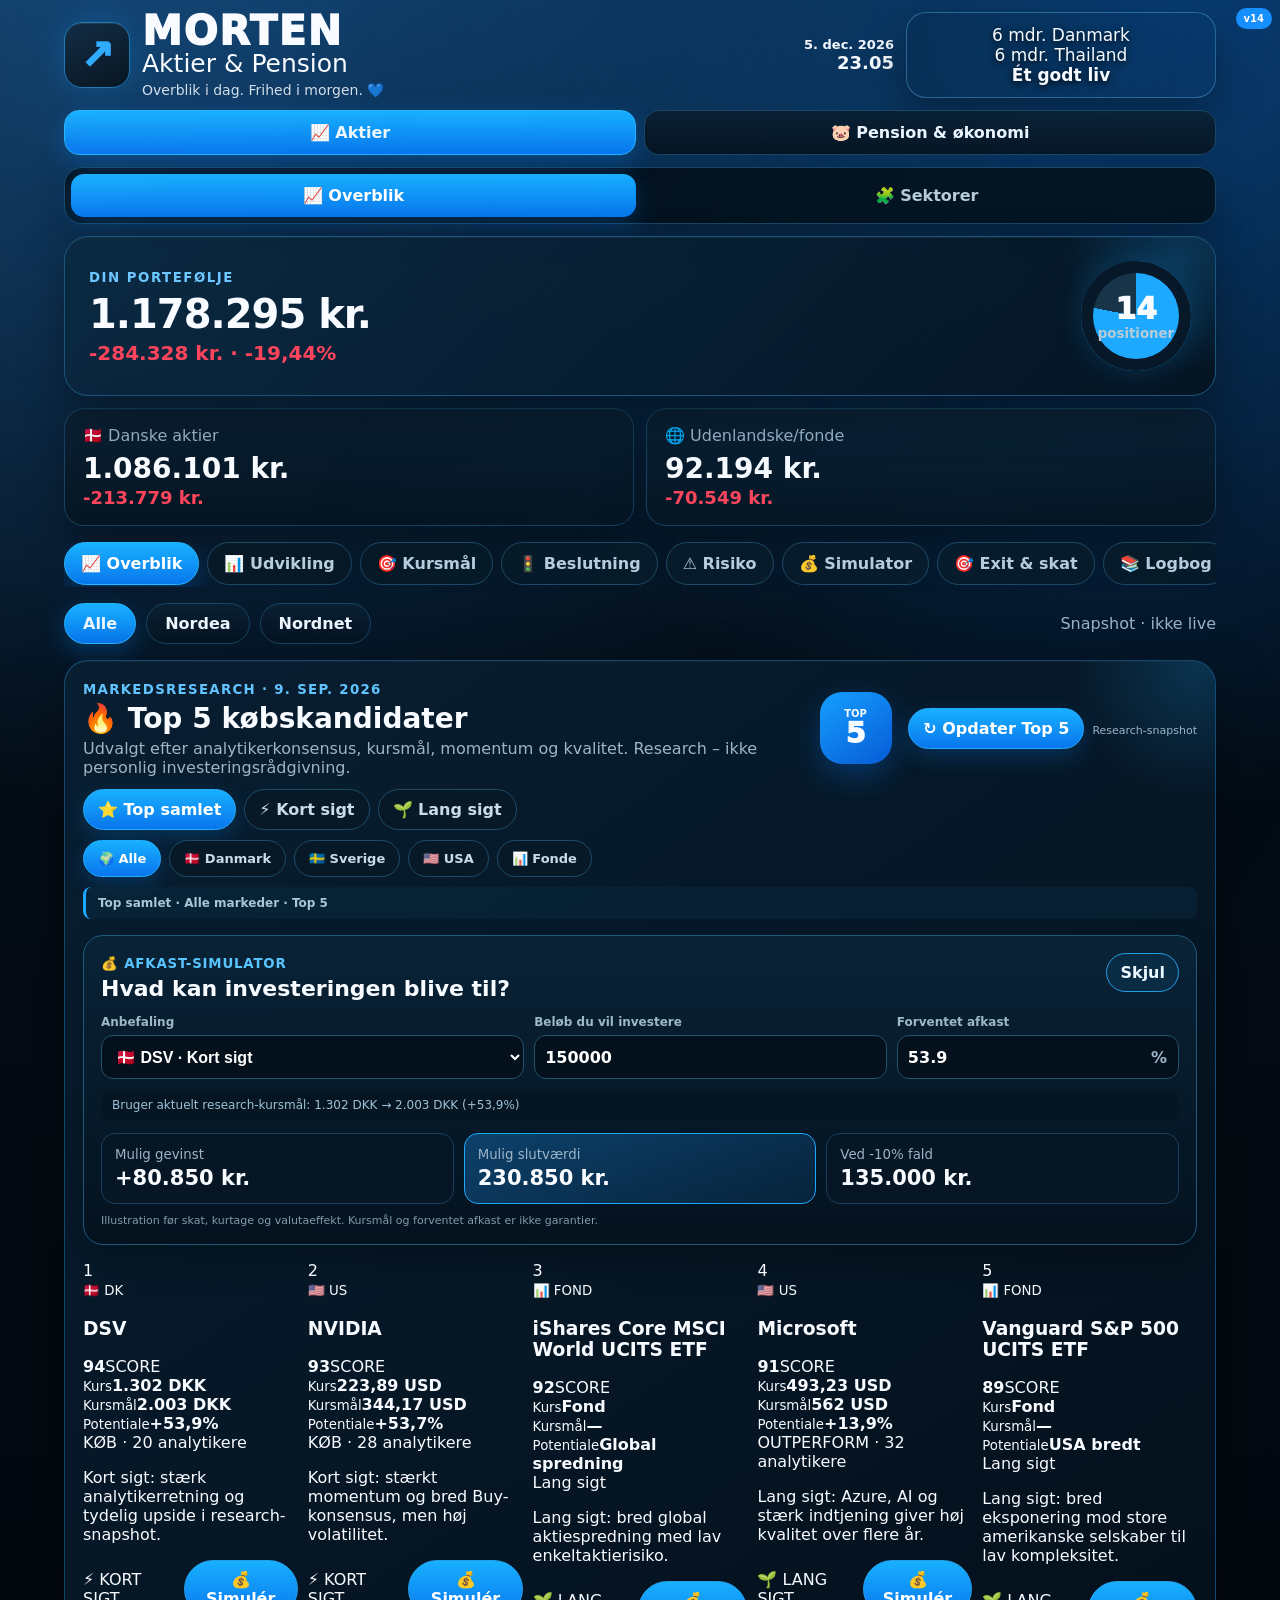
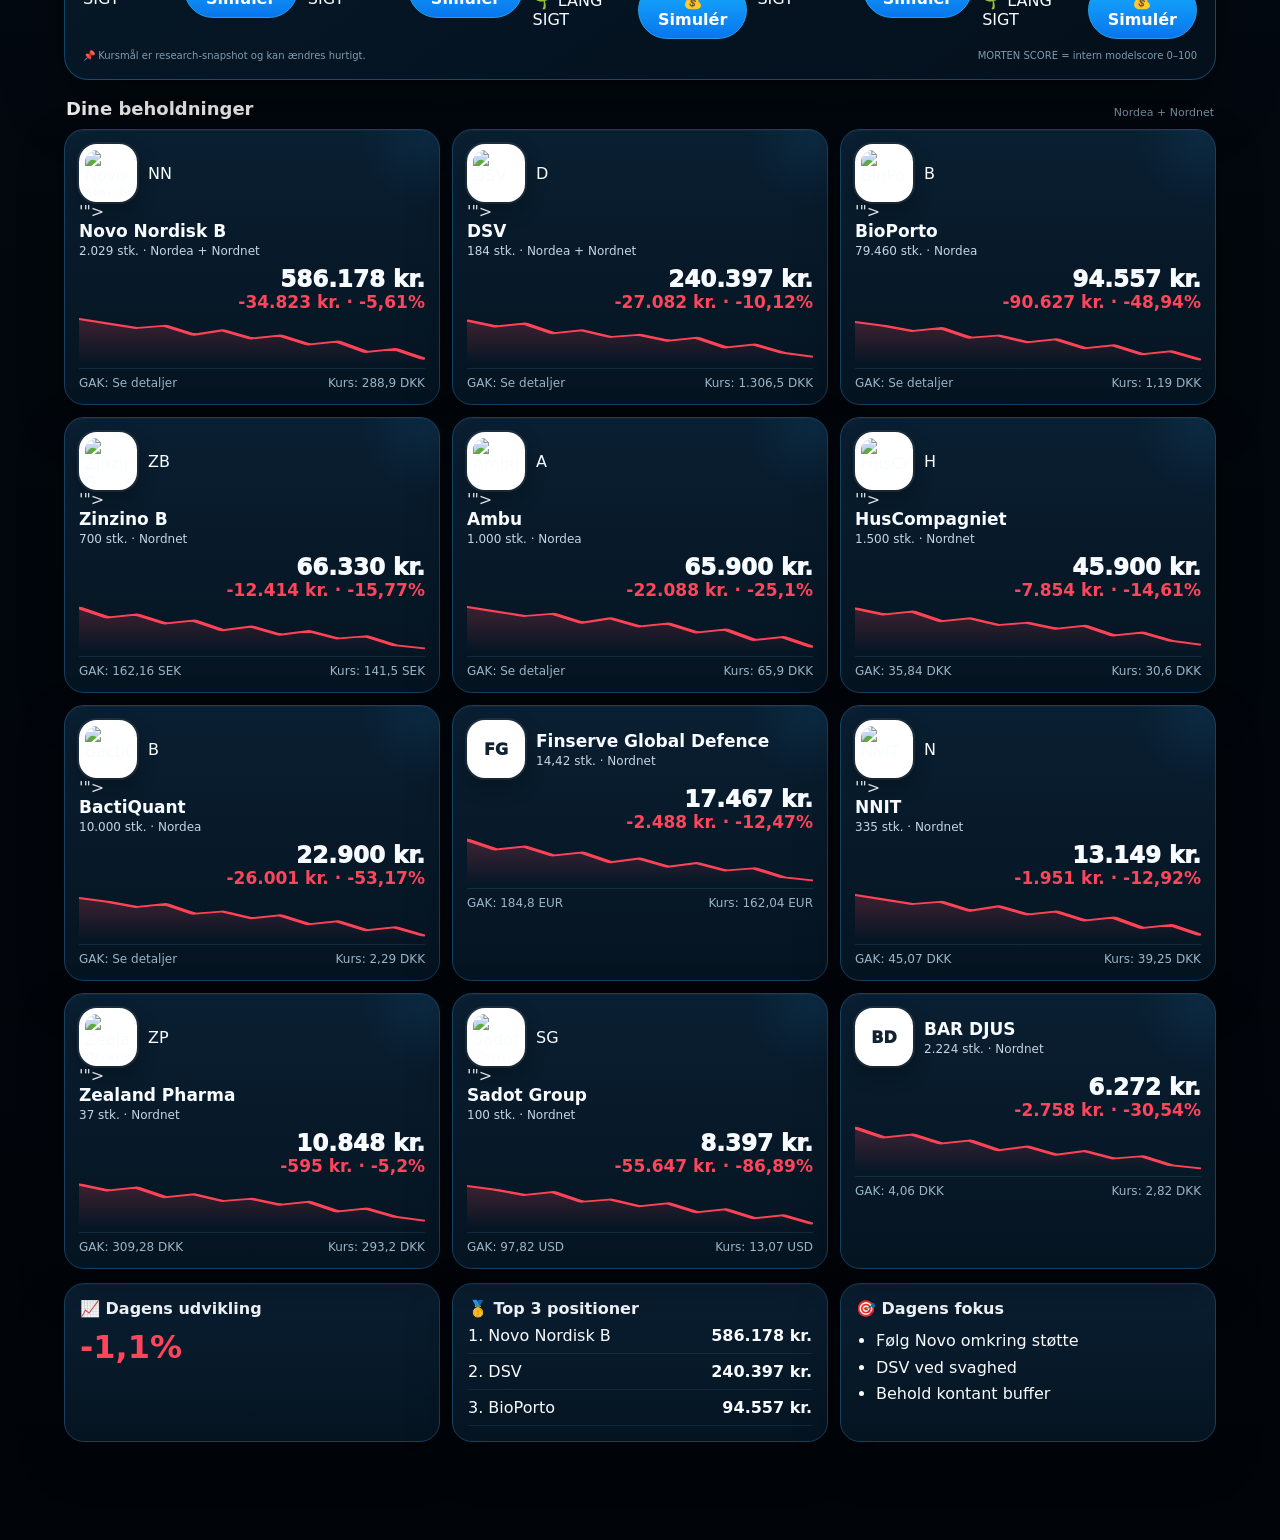
==== latest.html @ 7d9b1e9c "Add cache-free latest app entry point" ====
<!doctype html><html lang="da"><head><meta charset="utf-8"><meta name="viewport" content="width=device-width,initial-scale=1,viewport-fit=cover"><meta name="theme-color" content="#03111d"><meta http-equiv="Cache-Control" content="no-cache, no-store, must-revalidate"><meta http-equiv="Pragma" content="no-cache"><meta http-equiv="Expires" content="0"><title>MORTEN – Aktier & Pension · v14</title><link rel="manifest" href="manifest.webmanifest?v=14"><link rel="stylesheet" href="styles.css?v=14"><link rel="stylesheet" href="thailand.css?v=14"><link rel="stylesheet" href="idea-filters.css?v=14"><link rel="stylesheet" href="sectors.css?v=14"><link rel="stylesheet" href="portfolio-tools.css?v=14"><link rel="stylesheet" href="investor-suite.css?v=14"></head><body><div style="position:fixed;right:8px;top:8px;z-index:99999;background:#168fff;color:white;border-radius:999px;padding:5px 8px;font:700 10px system-ui">v14</div><div id="app"><header class="top"><div class="brand"><div class="brandmark">↗</div><div><div class="morten">MORTEN</div><div class="subtitle">Aktier & Pension</div><div class="tagline">Overblik i dag. Frihed i morgen. 💙</div></div></div><div class="topright"><div class="clock"><b id="today"></b><span id="now"></span></div><div class="dream"><span>6 mdr. Danmark</span><span>6 mdr. Thailand</span><b>Ét godt liv</b></div></div></header><nav class="topnav"><button class="active" data-page="stocks">📈 Aktier</button><button data-page="pension">🐷 Pension & økonomi</button></nav><main><section id="stocks" class="page active"><div class="heroCard"><div><small>DIN PORTEFØLJE</small><h1 id="total"></h1><div id="pl" class="heroLoss"></div></div><div class="ring"><span>14</span><small>positioner</small></div></div><div class="cards summary"><article><span>🇩🇰 Danske aktier</span><strong id="danish"></strong><em id="danishpl"></em></article><article><span>🌐 Udenlandske/fonde</span><strong id="foreign"></strong><em id="foreignpl"></em></article></div><div class="toolbar"><div class="filters"><button class="filter active" data-filter="all">Alle</button><button class="filter" data-filter="Nordea">Nordea</button><button class="filter" data-filter="Nordnet">Nordnet</button></div><span class="snapshot">Snapshot · ikke live</span></div><section class="ideas"><div class="ideasHead"><div><small>MARKEDSRESEARCH · 9. SEP. 2026</small><h2>🔥 Top 5 købskandidater</h2><p>Udvalgt efter analytikerkonsensus, kursmål, momentum og kvalitet. Research – ikke personlig investeringsrådgivning.</p></div><div class="scoreBadge"><b>TOP</b><span>5</span></div></div><div class="ideaFilters"></div><div id="buyList" class="buyList"></div><div class="ideaFoot"><span>📌 Kursmål er research-snapshot og kan ændres hurtigt.</span><span>MORTEN SCORE = intern modelscore 0–100</span></div></section><div class="sectionLabel"><span>Dine beholdninger</span><small>Nordea + Nordnet</small></div><div id="rows" class="stockgrid"></div><div class="bottom"><article><div class="paneltitle">📈 Dagens udvikling</div><div class="marketbox"><b>-1,1%</b></div></article><article><div class="paneltitle">🥇 Top 3 positioner</div><div id="top3"></div></article><article><div class="paneltitle">🎯 Dagens fokus</div><ul><li>Følg Novo omkring støtte</li><li>DSV ved svaghed</li><li>Behold kontant buffer</li></ul></article></div></section><section id="pension" class="page"><div class="pensionHero"><div><small>DIN FRIHEDSPLAN</small><h1>Hvornår kan du stoppe?</h1><p>Simulér selv alder, afkast, indbetaling og hvor længe pengene skal række.</p></div><div class="pensionBadge">🌴</div></div><div class="cards pensionSummary"><article><span>Pensionsopsparing</span><strong id="pensionNow">4.300.000 kr.</strong></article><article><span>Friværdi</span><strong>1.000.000 kr.</strong></article><article><span>Samlet formue</span><strong>5.300.000 kr.</strong></article></div><article class="simulator"><div class="simHead"><div><div class="paneltitle">🎛️ Pensionssimulator</div><h2>Prøv dine egne scenarier</h2></div><button id="resetSim">Nulstil</button></div><div class="controls"><label><span>Pensionsalder <b id="retireAgeOut">63 år</b></span><input id="retireAge" type="range" min="58" max="70" value="63"></label><label><span>Årligt afkast <b id="returnOut">5,0%</b></span><input id="returnRate" type="range" min="1" max="9" step="0.5" value="5"></label><label><span>Årlig indbetaling <b id="contribOut">48.000 kr.</b></span><input id="contrib" type="range" min="0" max="150000" step="6000" value="48000"></label><label><span>Pengene skal række til <b id="endAgeOut">85 år</b></span><input id="endAge" type="range" min="75" max="95" value="85"></label><label><span>Inflation <b id="inflationOut">2,0%</b></span><input id="inflation" type="range" min="0" max="5" step="0.5" value="2"></label></div><div class="simResults"><div><small>Forventet formue ved pension</small><strong id="futureValue"></strong></div><div class="highlight"><small>Illustrativ udbetaling pr. måned</small><strong id="monthlyValue"></strong></div><div><small>År på pension</small><strong id="retireYears"></strong></div></div></article><article class="big chartcard"><div class="charthead"><div><div class="paneltitle">📊 Udvikling frem mod pension</div><h2 id="chartTitle">Fra 52 til 63 år</h2></div></div><div class="chartwrap"><svg id="pensionChart" viewBox="0 0 800 330" preserveAspectRatio="none"></svg></div><div class="chartlabels"><span>Nu</span><span id="midAge"></span><span id="endChartAge"></span></div></article><article class="thailand"><div><h2>🇩🇰 Danmark + 🇹🇭 Thailand</h2><p>6 måneder hvert sted – ét godt liv.</p></div><div class="split"><div><span>Danmark</span><b>6 mdr.</b></div><div><span>Thailand</span><b>6 mdr.</b></div></div></article><p class="note">Beregningerne er illustrative og tager ikke højde for skat, konkrete pensionsprodukter, gebyrer eller folkepension.</p></section></main><nav class="bottomnav"><button class="active" data-page="stocks">⌂<span>Aktier</span></button><button data-page="pension">🐷<span>Pension & økonomi</span></button></nav></div><script src="app.js?v=14"></script><script src="idea-filters.js?v=14"></script><script src="thailand.js?v=14"></script><script src="sectors.js?v=14"></script><script src="portfolio-tools.js?v=14"></script><script src="investor-suite.js?v=14"></script></body></html>
---- styles.css ----
:root{--bg:#020912;--panel:#07192a;--panel2:#0a2033;--line:#17415e;--txt:#f8fbff;--muted:#9bb4c7;--blue:#16a4ff;--blue2:#0b6be8;--red:#ff455c;--green:#36d38b;--shadow:0 18px 44px rgba(0,0,0,.34)}*{box-sizing:border-box}html{background:var(--bg)}body{margin:0;color:var(--txt);font-family:Inter,ui-sans-serif,system-ui,-apple-system,BlinkMacSystemFont,"Segoe UI",sans-serif;background:radial-gradient(circle at 12% -8%,#13508a 0,transparent 30%),radial-gradient(circle at 92% 0,#083a70 0,transparent 24%),linear-gradient(180deg,#05101b,#02070d 60%,#01050a);min-height:100vh}body:before{content:"";position:fixed;inset:0;pointer-events:none;background:linear-gradient(120deg,rgba(255,255,255,.02),transparent 30%,rgba(34,160,255,.025) 70%,transparent)}button,input{font:inherit}#app{max-width:1180px;margin:auto;padding:12px 14px 98px}.top{display:flex;justify-content:space-between;align-items:stretch;gap:18px}.brand{display:flex;align-items:center;gap:12px}.brandmark{width:66px;height:66px;border-radius:18px;display:grid;place-items:center;font-weight:950;font-size:40px;color:#2eaaff;background:linear-gradient(155deg,#102a43,#06131f);border:1px solid #1a79b5;box-shadow:0 0 30px rgba(22,164,255,.22),inset 0 1px 0 rgba(255,255,255,.08)}.morten{font-weight:950;font-size:40px;letter-spacing:1.6px;line-height:.95}.subtitle{font-size:25px;line-height:1.08}.tagline{color:#d2dfeb;margin-top:5px;font-size:14px}.topright{display:flex;gap:12px;align-items:stretch}.clock{min-width:110px;display:flex;flex-direction:column;align-items:flex-end;justify-content:center}.clock b{font-size:13px}.clock span{font-size:18px;font-weight:800}.dream{min-width:310px;display:flex;flex-direction:column;align-items:center;justify-content:center;border-radius:20px;background:linear-gradient(90deg,rgba(0,25,45,.18),rgba(0,40,70,.1)),url('https://images.unsplash.com/photo-1507525428034-b723cf961d3e?auto=format&fit=crop&w=1200&q=86') center/cover;border:1px solid rgba(104,203,255,.35);text-shadow:0 2px 7px #000;font-size:17px;box-shadow:var(--shadow)}.topnav{display:flex;gap:8px;margin-top:12px}.topnav button,.filter{border:1px solid #184564;background:linear-gradient(180deg,#0a2033,#061422);color:#eef7ff;border-radius:15px;padding:12px 20px;font-weight:800}.topnav button{flex:1}.topnav .active,.filter.active{background:linear-gradient(180deg,#18b0ff,#0876ed);border-color:#24b4ff;box-shadow:0 8px 24px rgba(0,136,255,.28)}.page{display:none}.page.active{display:block;animation:fade .22s ease}@keyframes fade{from{opacity:0;transform:translateY(5px)}to{opacity:1;transform:none}}.heroCard,.pensionHero{margin-top:12px;padding:24px;border-radius:24px;border:1px solid #1a567b;background:linear-gradient(135deg,rgba(10,41,66,.98),rgba(5,21,35,.98));box-shadow:var(--shadow),inset 0 1px 0 rgba(255,255,255,.05);display:flex;justify-content:space-between;align-items:center;overflow:hidden;position:relative}.heroCard:after,.pensionHero:after{content:"";position:absolute;width:240px;height:240px;border-radius:50%;right:-85px;top:-100px;background:radial-gradient(circle,rgba(30,165,255,.22),transparent 68%)}.heroCard small,.pensionHero small{color:#6cc6ff;font-weight:900;letter-spacing:1.5px}.heroCard h1,.pensionHero h1{margin:5px 0 4px;font-size:40px;letter-spacing:-1px}.heroLoss{color:var(--red);font-size:20px;font-weight:900}.ring{width:110px;height:110px;border-radius:50%;display:grid;place-items:center;align-content:center;background:conic-gradient(#1da9ff 0 78%,#173449 78%);box-shadow:inset 0 0 0 12px #071828,0 0 28px rgba(20,160,255,.18);position:relative;z-index:2}.ring span{font-size:30px;font-weight:950}.ring small{color:#b7cbd9;letter-spacing:0}.cards{display:grid;grid-template-columns:repeat(2,1fr);gap:12px;margin-top:12px}.pensionSummary{grid-template-columns:repeat(3,1fr)}.cards article,.stockcard,.bottom article,.big,.thailand,.simulator{background:linear-gradient(180deg,rgba(10,32,51,.97),rgba(5,20,33,.99));border:1px solid #16415f;border-radius:20px;box-shadow:inset 0 1px 0 rgba(255,255,255,.03),var(--shadow)}.cards article{padding:17px 18px}.cards span,.stockmeta,.cards small,.snapshot,.note,.chartlabels,.legend{color:var(--muted)}.cards strong{display:block;font-size:28px;margin:7px 0 2px}.cards em{font-style:normal;color:var(--red);font-weight:900;font-size:18px}.toolbar{display:flex;justify-content:space-between;align-items:center;margin:14px 0}.filters{display:flex;gap:10px}.filter{border-radius:999px;padding:10px 18px}.stockgrid{display:grid;grid-template-columns:repeat(3,1fr);gap:12px}.stockcard{padding:14px;min-height:208px;overflow:hidden;position:relative}.stockcard:after{content:"";position:absolute;right:-50px;top:-55px;width:130px;height:130px;border-radius:50%;background:radial-gradient(circle,rgba(40,164,255,.08),transparent 70%)}.stockhead{display:flex;gap:11px;align-items:center;position:relative;z-index:1}.logo{width:58px;height:58px;border-radius:18px;object-fit:contain;padding:6px;background:#fff;box-shadow:0 0 0 2px rgba(255,255,255,.08),0 8px 20px rgba(0,0,0,.3)}.name{font-weight:900;font-size:17px}.sub{font-size:12px;color:#c6d5e2;margin-top:3px}.stockvalue{font-size:23px;font-weight:950;text-align:right;margin-top:8px}.loss,.gain{text-align:right;font-size:17px;font-weight:900}.loss{color:var(--red)}.gain{color:var(--green)}.spark{height:48px;margin:4px 0}.spark svg{width:100%;height:100%}.stockmeta{display:flex;justify-content:space-between;font-size:12px;border-top:1px solid rgba(79,141,184,.18);padding-top:7px}.bottom{display:grid;grid-template-columns:repeat(3,1fr);gap:12px;margin-top:14px}.bottom article{padding:15px}.paneltitle{font-weight:900}.marketbox{display:grid;grid-template-columns:auto 1fr;gap:10px;align-items:center;margin-top:10px}.marketbox>b{font-size:32px;color:var(--red)}.mini-chart{height:72px;background:#06111c;border:1px solid rgba(73,137,179,.2);padding:7px;border-radius:12px}.mini-chart svg{width:100%;height:100%}.topline{display:flex;justify-content:space-between;padding:8px 0;border-bottom:1px solid rgba(83,145,185,.15)}ul{margin:10px 0 0;padding-left:20px;line-height:1.65}.pensionHero p{margin:6px 0 0;color:#c6d8e5}.pensionBadge{font-size:54px;position:relative;z-index:2}.simulator,.big,.thailand{padding:20px;margin-top:14px}.simHead,.charthead,.thailand{display:flex;justify-content:space-between;align-items:center;gap:12px}.simHead h2,.charthead h2{margin:5px 0 0}.simHead button{border:1px solid #245675;background:#081b2c;color:#dcecf7;border-radius:999px;padding:8px 14px}.controls{display:grid;grid-template-columns:1fr 1fr;gap:14px 18px;margin-top:18px}.controls label{background:#061522;border:1px solid #173f5a;border-radius:16px;padding:12px}.controls label>span{display:flex;justify-content:space-between;gap:10px;font-size:13px;color:#c7d8e5;margin-bottom:10px}.controls b{color:#fff}.controls input{width:100%;accent-color:#16a4ff}.simResults{display:grid;grid-template-columns:repeat(3,1fr);gap:12px;margin-top:16px}.simResults>div{padding:16px;border-radius:16px;border:1px solid #17415e;background:#061624}.simResults small{color:#9bb4c7;display:block;min-height:32px}.simResults strong{display:block;font-size:24px;margin-top:5px}.simResults .highlight{background:linear-gradient(160deg,#0d416b,#06233b);border-color:#1ea9ff;box-shadow:0 0 26px rgba(22,164,255,.14)}.chartwrap{height:300px;background:#06121e;border:1px solid rgba(80,146,191,.18);border-radius:16px;overflow:hidden}.chartlabels{display:flex;justify-content:space-between;padding:7px}.thailand{background:linear-gradient(90deg,rgba(0,30,52,.55),rgba(0,50,70,.36)),url('https://images.unsplash.com/photo-1528181304800-259b08848526?auto=format&fit=crop&w=1200&q=82') center/cover;text-shadow:0 2px 8px #000}.split{display:flex;gap:10px}.split div{padding:10px 15px;background:rgba(0,12,20,.65);border-radius:12px;border:1px solid rgba(111,203,255,.3);text-align:center}.split span,.split b{display:block}.note{font-size:11px;line-height:1.5}.bottomnav{display:none}.freedomCheck{padding:20px;margin-top:14px;border:1px solid #1b567a;border-radius:22px;background:linear-gradient(180deg,rgba(11,35,55,.98),rgba(5,18,30,.99));box-shadow:var(--shadow),inset 0 1px 0 rgba(255,255,255,.04)}.freedomHead{display:flex;justify-content:space-between;gap:16px;align-items:flex-start}.freedomHead h2{margin:5px 0}.freedomHead p{margin:5px 0 0;color:var(--muted)}.freedomTarget{min-width:170px;padding:12px 14px;border-radius:16px;background:linear-gradient(145deg,#0d426b,#08243b);border:1px solid #1ea9ff;text-align:right;box-shadow:0 0 25px rgba(22,164,255,.12)}.freedomTarget span{display:block;color:#a9bfd0;font-size:12px}.freedomTarget strong{font-size:22px}.targetControl{display:block;margin-top:16px;padding:13px 14px;border:1px solid #173f5a;border-radius:16px;background:#061522}.targetControl span{display:block;margin-bottom:9px;color:#c7d8e5;font-size:13px}.targetControl input{width:100%;accent-color:#16a4ff}.freedomVerdict{display:flex;align-items:center;gap:14px;margin-top:16px;padding:16px;border-radius:18px;border:1px solid #20506e}.freedomVerdict.good{background:linear-gradient(135deg,rgba(31,106,74,.38),rgba(5,31,28,.9));border-color:rgba(54,211,139,.55)}.freedomVerdict.bad{background:linear-gradient(135deg,rgba(113,37,49,.38),rgba(35,10,17,.9));border-color:rgba(255,69,92,.5)}.verdictIcon{width:54px;height:54px;border-radius:50%;display:grid;place-items:center;font-size:28px;font-weight:950;background:rgba(255,255,255,.08)}.freedomVerdict.good .verdictIcon{color:var(--green);box-shadow:0 0 25px rgba(54,211,139,.16)}.freedomVerdict.bad .verdictIcon{color:var(--red);box-shadow:0 0 25px rgba(255,69,92,.14)}.freedomVerdict small{display:block;color:#9bb4c7;font-weight:900;letter-spacing:.8px}.freedomVerdict strong{display:block;font-size:28px;margin:2px 0}.freedomVerdict span{display:block;color:#d5e2eb;font-size:13px}.ageReadiness{display:grid;grid-template-columns:repeat(4,1fr);gap:10px;margin-top:14px}.ageStatus{padding:13px;border-radius:16px;border:1px solid #21425a;background:#071725}.ageStatus.green{border-color:rgba(54,211,139,.45);background:linear-gradient(180deg,rgba(23,82,61,.48),rgba(5,28,25,.92))}.ageStatus.yellow{border-color:rgba(255,191,71,.48);background:linear-gradient(180deg,rgba(96,70,20,.45),rgba(31,25,8,.92))}.ageStatus.red{border-color:rgba(255,69,92,.42);background:linear-gradient(180deg,rgba(91,31,42,.42),rgba(30,10,16,.92))}.ageTop{display:flex;justify-content:space-between;gap:8px;align-items:center}.ageTop b{font-size:18px}.ageTop span{font-size:10px;font-weight:900;text-transform:uppercase;letter-spacing:.4px}.ageStatus.green .ageTop span{color:var(--green)}.ageStatus.yellow .ageTop span{color:#ffc34d}.ageStatus.red .ageTop span{color:var(--red)}.ageStatus>strong{display:block;font-size:16px;margin:8px 0}.meter{height:7px;border-radius:999px;background:rgba(255,255,255,.08);overflow:hidden}.meter i{display:block;height:100%;border-radius:inherit}.ageStatus.green .meter i{background:var(--green)}.ageStatus.yellow .meter i{background:#ffc34d}.ageStatus.red .meter i{background:var(--red)}.ageStatus small{display:block;color:#91a8ba;font-size:10px;margin-top:6px}.trafficLegend{display:flex;gap:16px;flex-wrap:wrap;margin-top:14px;color:#b9cad7;font-size:12px}.dot{display:inline-block;width:9px;height:9px;border-radius:50%;margin-right:5px}.dot.green{background:var(--green)}.dot.yellow{background:#ffc34d}.dot.red{background:var(--red)}@media(max-width:760px){#app{padding:8px 8px 96px}.clock,.dream,.tagline{display:none}.brandmark{width:54px;height:54px;font-size:32px;border-radius:16px}.morten{font-size:30px}.subtitle{font-size:18px}.topnav{display:none}.heroCard,.pensionHero{padding:18px;border-radius:22px}.heroCard h1,.pensionHero h1{font-size:32px}.ring{width:86px;height:86px}.ring span{font-size:24px}.cards,.pensionSummary{grid-template-columns:1fr}.stockgrid{grid-template-columns:1fr 1fr}.bottom{grid-template-columns:1fr}.bottomnav{position:fixed;z-index:20;left:8px;right:8px;bottom:8px;display:flex;background:rgba(4,16,27,.95);border:1px solid #194663;border-radius:24px;padding:6px;backdrop-filter:blur(16px);box-shadow:0 15px 45px rgba(0,0,0,.5)}.bottomnav button{flex:1;border:0;border-radius:18px;background:transparent;color:#b8c9d8;padding:9px 4px;font-size:20px}.bottomnav button span{display:block;font-size:11px;margin-top:2px}.bottomnav button.active{color:white;background:linear-gradient(180deg,#149fff,#0a6ae7)}.toolbar{align-items:flex-start}.snapshot{font-size:11px}.thailand{display:block}.split{margin-top:12px}.chartwrap{height:230px}.controls,.simResults{grid-template-columns:1fr}.simResults small{min-height:0}.freedomHead{display:block}.freedomTarget{margin-top:12px;text-align:left}.ageReadiness{grid-template-columns:1fr 1fr}}@media(max-width:520px){.stockgrid{grid-template-columns:1fr}.cards article{padding:14px}.stockcard{min-height:195px}.filters{gap:6px}.filter{padding:8px 12px;font-size:12px}.stockvalue{font-size:22px}.summary{gap:9px}.cards{margin-top:9px}.morten{font-size:28px}.heroCard h1,.pensionHero h1{font-size:29px}.pensionBadge{font-size:42px}.simulator,.big,.thailand,.freedomCheck{padding:16px;border-radius:20px}.ageReadiness{grid-template-columns:1fr}.freedomVerdict{align-items:flex-start}.verdictIcon{width:46px;height:46px;flex:0 0 46px}.freedomVerdict strong{font-size:24px}}
---- thailand.css ----
.pensionSwitch{display:flex;gap:8px;margin:14px 0 0;padding:6px;border:1px solid #194663;border-radius:18px;background:rgba(4,16,27,.92);box-shadow:var(--shadow)}.pensionSwitch button{flex:1;border:0;border-radius:13px;padding:12px 14px;background:transparent;color:#b8ccda;font-weight:900;cursor:pointer}.pensionSwitch button.active{color:#fff;background:linear-gradient(180deg,#18b0ff,#0876ed);box-shadow:0 8px 24px rgba(0,136,255,.24)}.pensionMain.isHidden,.thailandPlanner.isHidden{display:none!important}.thailandPlanner{margin-top:14px}.thaiHero{position:relative;overflow:hidden;min-height:240px;padding:24px;border:1px solid #1b5f80;border-radius:24px;background:linear-gradient(90deg,rgba(1,20,31,.78),rgba(1,36,52,.42)),url('https://images.unsplash.com/photo-1506665531195-3566af2b4dfa?auto=format&fit=crop&w=1400&q=85') center/cover;box-shadow:var(--shadow);display:flex;align-items:flex-end}.thaiHero small{font-weight:900;letter-spacing:1.5px;color:#86ddff}.thaiHero h2{font-size:38px;margin:6px 0}.thaiHero p{max-width:680px;margin:0;color:#e1edf4;text-shadow:0 2px 7px #000}.thaiQuick{display:grid;grid-template-columns:repeat(4,1fr);gap:10px;margin-top:14px}.thaiQuick article{padding:15px;border:1px solid #17415e;border-radius:18px;background:linear-gradient(180deg,rgba(10,32,51,.97),rgba(5,20,33,.99));box-shadow:var(--shadow)}.thaiQuick article.highlight{border-color:#21aaff;background:linear-gradient(160deg,#0d416b,#06233b)}.thaiQuick small{display:block;color:#9bb4c7}.thaiQuick strong{display:block;margin-top:5px;font-size:22px}.thaiGrid,.thaiExtras{display:grid;grid-template-columns:1.15fr .85fr;gap:14px;margin-top:14px}.thaiExtras{grid-template-columns:1fr 1fr}.thaiCard{background:linear-gradient(180deg,rgba(10,32,51,.97),rgba(5,20,33,.99));border:1px solid #16415f;border-radius:20px;padding:18px;box-shadow:var(--shadow)}.thaiCard h3{margin:4px 0 14px;font-size:22px}.thaiPreset,.housingPresets{display:grid;grid-template-columns:repeat(4,1fr);gap:8px}.housingBox{margin-top:12px;padding:12px;border:1px solid #173f5a;background:#061522;border-radius:16px}.housingPresets{grid-template-columns:repeat(3,1fr);margin-top:8px}.housingBox small{display:block;margin-top:8px;color:#8fa8ba}.thaiPreset button,.housingPresets button{border:1px solid #1c4c68;background:#071927;color:#d9e9f3;border-radius:14px;padding:10px;font-weight:850;cursor:pointer}.thaiPreset button.active,.housingPresets button.active{border-color:#20aaff;background:linear-gradient(160deg,#0d416b,#06233b);color:#fff}.thaiRows{display:grid;gap:9px;margin-top:14px}.thaiRow{display:grid;grid-template-columns:1fr 120px;align-items:center;gap:10px;padding:10px 12px;border:1px solid #173f5a;background:#061522;border-radius:14px}.thaiRow span{color:#c6d8e5;font-size:13px}.thaiRow input,.thaiSmallInput,.optionGrid input,.optionGrid select{width:100%;border:1px solid #24516c;background:#04101b;color:#fff;border-radius:10px;padding:9px 10px;text-align:right;font-weight:850}.optionGrid select{text-align:left}.thaiTotal{margin-top:12px;padding:16px;border:1px solid #22a9ff;border-radius:16px;background:linear-gradient(160deg,#0d416b,#06233b);display:flex;justify-content:space-between;align-items:end;gap:16px}.thaiTotal small{display:block;color:#9fc4da}.thaiTotal strong{font-size:30px}.thaiSummary{display:grid;grid-template-columns:1fr 1fr;gap:10px}.thaiStat{padding:14px;border-radius:16px;border:1px solid #17415e;background:#061624}.thaiStat small{display:block;color:#9bb4c7}.thaiStat strong{display:block;font-size:22px;margin-top:5px}.thaiStat.highlight{background:linear-gradient(160deg,#0f4a71,#07243a);border-color:#21aaff}.thaiCompare{margin-top:12px;padding:14px;border:1px solid #17415e;border-radius:16px;background:#061522}.thaiCompare label{display:grid;grid-template-columns:1fr 120px;align-items:center;gap:10px;margin:9px 0;color:#c9d9e5}.thaiBar{height:12px;background:#06111c;border-radius:999px;overflow:hidden;margin-top:10px}.thaiBar i{display:block;height:100%;border-radius:999px;background:linear-gradient(90deg,#18b0ff,#36d38b)}.thaiBreakdown{margin-top:14px}.thaiBreakdown .line{display:flex;justify-content:space-between;padding:8px 0;border-bottom:1px solid rgba(80,145,187,.17);font-size:13px}.thaiBreakdown .line span{color:#a9bfd0}.optionGrid{display:grid;grid-template-columns:1fr 1fr;gap:10px}.optionGrid label{padding:10px;border:1px solid #173f5a;background:#061522;border-radius:14px}.optionGrid span{display:block;color:#b9cedc;font-size:12px;margin-bottom:7px}.miniResult{margin-top:12px;padding:14px 16px;border-radius:15px;border:1px solid #1d638c;background:linear-gradient(150deg,#0b3454,#061a2b);display:flex;justify-content:space-between;gap:12px}.miniResult span{color:#a8c4d7}.miniResult strong{font-size:20px}.thaiRetire{margin-top:14px;border-color:#1f75a5;background:radial-gradient(circle at 90% 10%,rgba(22,164,255,.12),transparent 28%),linear-gradient(180deg,rgba(10,32,51,.98),rgba(4,17,29,.99))}.thaiRetire>div:first-child p{margin:4px 0 0;color:#a9bfd0}.retireNumbers{display:grid;grid-template-columns:repeat(3,1fr);gap:10px;margin-top:15px}.retireNumbers>div{padding:15px;border:1px solid #17415e;background:#061624;border-radius:16px}.retireNumbers .highlight{border-color:#2babff;background:linear-gradient(160deg,#0e436d,#06243b)}.retireNumbers small{display:block;color:#9bb4c7;min-height:30px}.retireNumbers strong{display:block;margin-top:5px;font-size:23px}.retireControl{display:grid;grid-template-columns:1fr 1fr;gap:12px;margin-top:13px}.retireControl label{padding:12px;border:1px solid #173f5a;background:#061522;border-radius:15px}.retireControl span,.retireControl b{display:block}.retireControl span{color:#b8ccd9;font-size:12px}.retireControl input{width:100%;accent-color:#16a4ff}.retireControl b{margin-top:5px}.thaiInfo{display:grid;grid-template-columns:repeat(3,1fr);gap:10px;margin-top:14px}.thaiInfo>div{padding:15px;border:1px solid #17415e;background:#061522;border-radius:17px}.thaiInfo b{font-size:15px}.thaiInfo p{margin:7px 0 0;color:#9bb4c7;font-size:12px;line-height:1.5}.thaiNote{margin-top:10px;color:#8fa8ba;font-size:11px;line-height:1.5}.refreshIdeasBtn{border:1px solid #24aaff;background:linear-gradient(180deg,#18b0ff,#0876ed);color:#fff;border-radius:999px;padding:10px 14px;font-weight:900;cursor:pointer;box-shadow:0 8px 22px rgba(0,136,255,.22)}.refreshIdeasBtn:disabled{opacity:.65;cursor:wait}.ideasUpdated{color:#9bb4c7;font-size:11px;margin-left:8px}@media(max-width:760px){.thaiHero{min-height:210px;padding:18px}.thaiHero h2{font-size:30px}.thaiQuick{grid-template-columns:1fr 1fr}.thaiGrid,.thaiExtras{grid-template-columns:1fr}.thaiPreset{grid-template-columns:1fr 1fr}.thaiSummary{grid-template-columns:1fr 1fr}.thaiRow,.thaiCompare label{grid-template-columns:1fr 108px}.thaiTotal strong{font-size:25px}.pensionSwitch{position:sticky;top:6px;z-index:12;backdrop-filter:blur(10px)}.optionGrid{grid-template-columns:1fr}.retireNumbers{grid-template-columns:1fr}.retireControl{grid-template-columns:1fr}.thaiInfo{grid-template-columns:1fr}}
---- idea-filters.css ----
.mortenIdeaControls{margin:12px 0 16px;display:grid;gap:10px}.horizonFilters,.marketFilters{display:flex;gap:8px;flex-wrap:wrap}.mortenIdeaControls button{border:1px solid #1c4c68;background:#071927;color:#c9dbe8;border-radius:999px;padding:10px 14px;font-weight:900;cursor:pointer}.mortenIdeaControls button.active{color:#fff;border-color:#25adff;background:linear-gradient(180deg,#18b0ff,#0876ed);box-shadow:0 7px 20px rgba(0,136,255,.22)}.marketFilters button{font-size:13px}.filterStatus{padding:9px 12px;border-left:3px solid #1ba9ff;background:rgba(10,45,70,.38);border-radius:8px;color:#a9c5d7;font-size:12px;font-weight:800}.ideaEmpty{grid-column:1/-1;padding:22px;border:1px dashed #24516c;border-radius:16px;text-align:center;color:#9bb4c7;background:#061522}.returnSim{margin:4px 0 16px;padding:17px;border:1px solid #1d5a7d;border-radius:20px;background:linear-gradient(180deg,rgba(9,35,55,.98),rgba(4,18,30,.99));box-shadow:0 16px 34px rgba(0,0,0,.24)}.returnSimHead{display:flex;justify-content:space-between;gap:12px;align-items:flex-start}.returnSimHead small{color:#58c5ff;font-weight:900;letter-spacing:.8px}.returnSimHead h3{margin:4px 0 0;font-size:22px}.returnSimHead button,.simThis{border:1px solid #249ee7;background:#0a2b44;color:#eaf8ff;border-radius:999px;padding:9px 13px;font-weight:900}.simPickGrid{display:grid;grid-template-columns:1.2fr 1fr .8fr;gap:10px;margin-top:14px}.simPickGrid label{display:grid;gap:6px}.simPickGrid span{font-size:12px;color:#9fb8c9;font-weight:800}.simPickGrid input,.simPickGrid select{width:100%;min-height:44px;border:1px solid #24516c;background:#04101b;color:#fff;border-radius:12px;padding:10px;font-size:16px;font-weight:800}.percentInput{position:relative}.percentInput input{padding-right:34px}.percentInput b{position:absolute;right:12px;top:50%;transform:translateY(-50%);color:#9fb8c9}.simSource{margin-top:10px;padding:9px 11px;border-radius:10px;background:#061522;color:#9fc1d6;font-size:12px}.returnResults{display:grid;grid-template-columns:repeat(3,1fr);gap:10px;margin-top:12px}.returnResults>div{padding:13px;border:1px solid #17415e;border-radius:14px;background:#061624}.returnResults .highlight{border-color:#1ea9ff;background:linear-gradient(160deg,#0d416b,#06233b)}.returnResults small{display:block;color:#9bb4c7}.returnResults strong{display:block;margin-top:4px;font-size:21px}.simDisclaimer{margin:10px 0 0;color:#829bad;font-size:11px}.ideaActions{display:flex;justify-content:space-between;align-items:center;gap:10px;margin-top:10px}.simThis{cursor:pointer;background:linear-gradient(180deg,#18b0ff,#0876ed);color:#fff}.horizonTag{margin-top:0}@media(max-width:760px){.horizonFilters,.marketFilters{display:grid;grid-template-columns:repeat(2,1fr)}.horizonFilters button:first-child{grid-column:1/-1}.mortenIdeaControls button{padding:11px 8px;font-size:12px}.simPickGrid{grid-template-columns:1fr}.returnResults{grid-template-columns:1fr}.returnSimHead h3{font-size:19px}.ideaActions{align-items:stretch}.simThis{min-width:110px}}
---- sectors.css ----
.stockSubtabs{display:flex;gap:8px;margin:12px 0 0;padding:6px;border:1px solid #194663;border-radius:18px;background:rgba(4,16,27,.92);box-shadow:var(--shadow)}.stockSubtabs button{flex:1;border:0;border-radius:13px;padding:12px 14px;background:transparent;color:#b8ccda;font-weight:900;cursor:pointer}.stockSubtabs button.active{color:#fff;background:linear-gradient(180deg,#18b0ff,#0876ed);box-shadow:0 8px 24px rgba(0,136,255,.24)}.stocksOverview.isHidden,.sectorPanel.isHidden{display:none!important}.sectorPanel{margin-top:14px}.sectorHero{display:flex;justify-content:space-between;gap:18px;align-items:center;padding:22px;border:1px solid #1a567b;border-radius:22px;background:linear-gradient(135deg,#0a2942,#051523);box-shadow:var(--shadow)}.sectorHero small{color:#6cc6ff;font-weight:900;letter-spacing:1.2px}.sectorHero h2{margin:5px 0 4px;font-size:30px}.sectorHero p{margin:0;color:#a9bfd0}.sectorHeroValue{text-align:right;min-width:180px;padding:13px 15px;border:1px solid #1ea9ff;border-radius:16px;background:linear-gradient(160deg,#0d416b,#06233b)}.sectorHeroValue span{display:block;color:#a9bfd0;font-size:12px}.sectorHeroValue strong{font-size:24px}.sectorList{display:grid;gap:10px;margin-top:14px}.sectorCard{padding:15px 16px;border:1px solid #17415e;border-radius:18px;background:linear-gradient(180deg,#0a2033,#061522);cursor:pointer}.sectorTop{display:flex;justify-content:space-between;gap:14px;align-items:center}.sectorName{display:flex;gap:11px;align-items:center;min-width:0}.sectorIcon{width:46px;height:46px;border-radius:14px;display:grid;place-items:center;background:#071827;border:1px solid #1f5372;font-size:23px}.sectorName b{display:block}.sectorName small{display:block;color:#91a8ba;margin-top:2px}.sectorNumbers{text-align:right}.sectorNumbers strong{display:block;font-size:19px}.sectorNumbers span{display:block;color:#6cc6ff;font-weight:900}.sectorBar{height:10px;margin-top:11px;border-radius:999px;background:#04111d;overflow:hidden}.sectorBar i{display:block;height:100%;border-radius:999px;background:linear-gradient(90deg,#18b0ff,#36d38b)}.sectorDetails{display:none;margin-top:12px;padding-top:9px;border-top:1px solid rgba(80,145,187,.18)}.sectorCard.open .sectorDetails{display:block}.sectorDetails div{display:flex;justify-content:space-between;gap:12px;padding:7px 0;font-size:13px}.sectorDetails div span{color:#b9cad7}.sectorInsight{margin-top:14px;padding:17px;border:1px solid #17415e;border-radius:18px;background:#061522}.sectorInsightText{display:grid;grid-template-columns:auto 1fr;gap:8px 12px;align-items:baseline;margin-top:10px}.sectorInsightText strong{font-size:24px;color:#6cc6ff}.sectorInsightText span{color:#c7d8e5}@media(max-width:760px){.stockSubtabs{position:sticky;top:6px;z-index:12;backdrop-filter:blur(10px)}.sectorHero{align-items:flex-start}.sectorHero h2{font-size:26px}.sectorHeroValue{min-width:0}.sectorHeroValue strong{font-size:19px}.sectorTop{align-items:flex-start}.sectorNumbers strong{font-size:16px}.sectorDetails div{font-size:12px}.sectorInsightText{grid-template-columns:1fr}.sectorInsightText strong{font-size:22px}}
---- portfolio-tools.css ----
.portfolioTabs{display:flex;gap:8px;margin:16px 0;overflow:auto;padding-bottom:2px}.portfolioTabs button,.periodBtns button{border:1px solid #1d4965;background:#071927;color:#b8cedd;border-radius:999px;padding:11px 16px;font-weight:900;white-space:nowrap}.portfolioTabs button.active,.periodBtns button.active{background:linear-gradient(180deg,#19b2ff,#0877ed);border-color:#26b7ff;color:white;box-shadow:0 8px 22px rgba(8,119,237,.28)}.portfolioToolPanel{margin:14px 0 22px}.toolHero{border:1px solid #173f58;background:radial-gradient(circle at 90% 10%,rgba(0,145,255,.22),transparent 42%),linear-gradient(145deg,#071b2a,#06131e);border-radius:22px;padding:20px}.toolHero small{color:#58bfff;font-weight:900;letter-spacing:.12em}.toolHero h2{margin:7px 0;font-size:25px}.toolHero p,.targetCard p,.toolNote{color:#91aabd;line-height:1.5}.periodBtns{display:flex;gap:8px;margin:14px 0}.historyCard{display:grid;grid-template-columns:1fr 1fr;gap:10px}.historyCard>div,.emptyHistory,.targetCard{border:1px solid #173f58;background:#071722;border-radius:18px;padding:16px}.historyCard small,.targetMetrics small,.targetPotential small{display:block;color:#89a5b8;font-size:11px;font-weight:800}.historyCard strong{display:block;margin-top:6px;font-size:20px}.emptyHistory{margin-top:10px;text-align:center;padding:25px}.historyLine{height:70px;margin:0 auto 12px;max-width:500px;background:linear-gradient(170deg,transparent 45%,#168fff 46%,#168fff 49%,transparent 50%);opacity:.65}.targetGrid{display:grid;grid-template-columns:repeat(2,minmax(0,1fr));gap:10px;margin-top:12px}.targetTop,.targetMetrics{display:flex;justify-content:space-between;gap:10px}.targetTop h3{margin:0}.targetTop span{color:#87a8bd;font-size:12px}.targetMetrics{margin:15px 0}.targetMetrics strong{display:block;margin-top:4px}.targetPotential{padding:13px;border-radius:14px;background:rgba(10,113,75,.22);border:1px solid rgba(42,193,128,.35)}.targetPotential span,.targetPotential b{display:block}.targetPotential b{font-size:18px;margin:4px 0;color:#55dfa1}.targetMissing{padding:13px;border-radius:14px;background:#0b1e2b;color:#8ea8ba}.toolNote{font-size:11px}[data-panel="development"] .toolHero{background:radial-gradient(circle at 85% 10%,rgba(34,211,238,.22),transparent 42%),linear-gradient(145deg,#062334,#07131f);border-color:#1d6174}[data-panel="development"] .historyCard>div{background:linear-gradient(145deg,#082633,#071720);border-color:#1b5264}[data-panel="targets"] .toolHero{background:radial-gradient(circle at 88% 8%,rgba(250,204,21,.22),transparent 38%),linear-gradient(145deg,#241d09,#09151f);border-color:#6d5a18}[data-panel="targets"] .toolHero small{color:#ffd85e}[data-panel="targets"] .targetCard{background:linear-gradient(145deg,#111b23,#0b151d);border-color:#4f431e;box-shadow:inset 0 1px 0 rgba(255,218,92,.05)}[data-panel="targets"] .targetPotential{background:linear-gradient(145deg,rgba(15,115,82,.32),rgba(7,57,43,.22))}@media(max-width:650px){.portfolioTabs{display:grid;grid-template-columns:repeat(3,1fr)}.portfolioTabs button{padding:10px 5px;font-size:11px}.targetGrid,.historyCard{grid-template-columns:1fr}.toolHero h2{font-size:21px}}
---- investor-suite.css ----
.decisionGrid,.riskNotes{display:grid;grid-template-columns:repeat(3,1fr);gap:10px;margin-top:12px}.premiumCard,.watchCard,.riskHero,.riskBars,.riskNotes article,.whatIf,.exitPlan,.taxCard,.logPanel,.cashflowHero,.tradeSummary{border:1px solid #173f58;background:linear-gradient(145deg,#071b29,#06131d);border-radius:20px;padding:17px}.premiumCard b{font-size:25px}.traffic{display:inline-block;padding:6px 9px;border-radius:999px;font-size:10px;font-weight:950}.traffic.green{background:#0d533c;color:#6ff0b8}.traffic.yellow{background:#5b4811;color:#ffe06a}.traffic.red{background:#59202a;color:#ff8d9a}.watchCard{margin-top:10px}.watchChips{display:flex;flex-wrap:wrap;gap:7px}.watchChips span{background:#0c2637;border:1px solid #1d4d68;border-radius:999px;padding:8px 11px;font-size:12px}.riskHero{display:flex;align-items:center;gap:18px;margin-top:12px}.riskGauge{width:100px;height:100px;border-radius:50%;border:10px solid #ff9d32;display:grid;place-content:center;text-align:center;flex:none}.riskGauge b{font-size:20px}.riskGauge span{font-size:9px;color:#9cb4c4}.riskBars{margin-top:10px}.riskBars>div{margin:13px 0}.riskBars span{display:flex;justify-content:space-between;font-size:12px}.riskBars i{display:block;height:10px;background:#0c2738;border-radius:999px;margin-top:7px;overflow:hidden}.riskBars em{display:block;height:100%;background:linear-gradient(90deg,#168fff,#48c8ff);border-radius:999px}.riskNotes{grid-template-columns:1fr 1fr}.riskNotes strong{display:block;font-size:21px;margin-top:5px}.whatIf{margin-top:12px}.whatGrid,.exitRows,.taxMetrics{display:grid;grid-template-columns:repeat(3,1fr);gap:10px}.whatGrid label,.exitRows label,.logForm label{color:#92adbf;font-size:11px;font-weight:800}.whatGrid input,.exitRows input,.exitRows select,.logForm input,.logForm select{box-sizing:border-box;width:100%;margin-top:6px;background:#06121c;border:1px solid #24506b;color:white;border-radius:12px;padding:12px}.whatResults{display:grid;grid-template-columns:repeat(3,1fr);gap:8px;margin-top:12px}.whatResults div,.taxMetrics div{background:#0b2231;border-radius:14px;padding:13px}.whatResults small,.taxMetrics small,.cashflowHero small,.tradeSummary small{display:block;color:#87a5b8}.whatResults strong,.taxMetrics strong,.cashflowHero strong,.tradeSummary strong{display:block;margin-top:5px}.exitPlan,.taxCard{margin-top:10px}.exitRows{grid-template-columns:repeat(4,1fr)}.exitPlan button,.logForm button{margin-top:12px;border:0;background:#168fff;color:white;font-weight:900;padding:11px 15px;border-radius:12px}.taxMetrics{grid-template-columns:1fr 1fr}.investorPanel p{color:#91aabd;line-height:1.5}.logTabs{display:flex;gap:8px;overflow:auto;margin:12px 0}.logTabs button{border:1px solid #214d67;background:#0b2130;color:#9fb6c5;border-radius:999px;padding:9px 12px;font-weight:850;white-space:nowrap}.logTabs button.active{background:#168fff;color:white;border-color:#168fff}.logPanel{display:none}.logPanel.active{display:block}.logForm{display:grid;grid-template-columns:repeat(5,1fr);gap:10px;align-items:end}.tradesForm{grid-template-columns:repeat(7,1fr)}.logList{display:grid;gap:8px;margin-top:14px}.logList article{display:flex;justify-content:space-between;align-items:center;gap:12px;background:#0a2030;border:1px solid #153c53;border-radius:15px;padding:12px 14px}.logList article div{min-width:0}.logList b,.logList span,.logList small{display:block}.logList span{color:#a8bdca;font-size:12px;margin-top:3px}.logList small{color:#6ff0b8;margin-top:4px}.logList button{border:0;background:#40202a;color:#ff98a4;border-radius:10px;width:32px;height:32px;font-size:20px}.emptyLog{padding:24px;text-align:center;color:#7894a7}.cashflowHero{margin-top:14px}.cashflowHero strong{font-size:24px}.cashflowHero span{display:block;color:#7895a8;font-size:11px;margin-top:5px}.tradeSummary{display:grid;grid-template-columns:1fr 2fr;gap:8px;margin-top:14px}.tradeSummary div{background:#0b2231;border-radius:14px;padding:12px}[data-panel="decision"] .toolHero{background:radial-gradient(circle at 88% 8%,rgba(139,92,246,.28),transparent 40%),linear-gradient(145deg,#16102a,#08131f);border-color:#49377d}[data-panel="decision"] .premiumCard{background:linear-gradient(145deg,#15152b,#09141e);border-color:#423c6c}[data-panel="decision"] .watchCard{background:linear-gradient(145deg,#111d35,#0a1521);border-color:#334f78}[data-panel="risk"] .toolHero{background:radial-gradient(circle at 88% 8%,rgba(249,115,22,.3),transparent 42%),linear-gradient(145deg,#2a160b,#0a141d);border-color:#70401d}[data-panel="risk"] .riskHero,[data-panel="risk"] .riskBars,[data-panel="risk"] .riskNotes article{background:linear-gradient(145deg,#26170d,#0a161f);border-color:#5a391f}[data-panel="risk"] .riskBars em{background:linear-gradient(90deg,#ff7a1a,#ffc14d)}[data-panel="simulator"] .toolHero{background:radial-gradient(circle at 88% 8%,rgba(16,185,129,.3),transparent 42%),linear-gradient(145deg,#09261f,#07151d);border-color:#23664f}[data-panel="simulator"] .whatIf{background:linear-gradient(145deg,#0c2a22,#071820);border-color:#2a7058}[data-panel="simulator"] .whatResults div{background:linear-gradient(145deg,#11352c,#0a2022);border:1px solid #245f50}[data-panel="planner"] .toolHero{background:radial-gradient(circle at 88% 8%,rgba(236,72,153,.26),transparent 42%),linear-gradient(145deg,#28101f,#09131d);border-color:#66314e}[data-panel="planner"] .exitPlan,[data-panel="planner"] .taxCard{background:linear-gradient(145deg,#21121d,#09151e);border-color:#553047}[data-panel="logbook"] .toolHero{background:radial-gradient(circle at 88% 8%,rgba(56,189,248,.23),transparent 42%),linear-gradient(145deg,#0b2130,#0a141d);border-color:#2c5a73}[data-panel="logbook"] .logPanel,[data-panel="logbook"] .cashflowHero,[data-panel="logbook"] .tradeSummary{background:linear-gradient(145deg,#0c2230,#08161f);border-color:#28506a}@media(max-width:700px){.portfolioTabs{display:flex;overflow:auto}.decisionGrid,.riskNotes,.whatGrid,.whatResults,.exitRows,.taxMetrics,.logForm,.tradesForm,.tradeSummary{grid-template-columns:1fr}.riskHero{align-items:flex-start}.riskGauge{width:78px;height:78px;border-width:8px}.premiumCard{padding:14px}.logPanel{padding:14px}.logForm button{width:100%}}
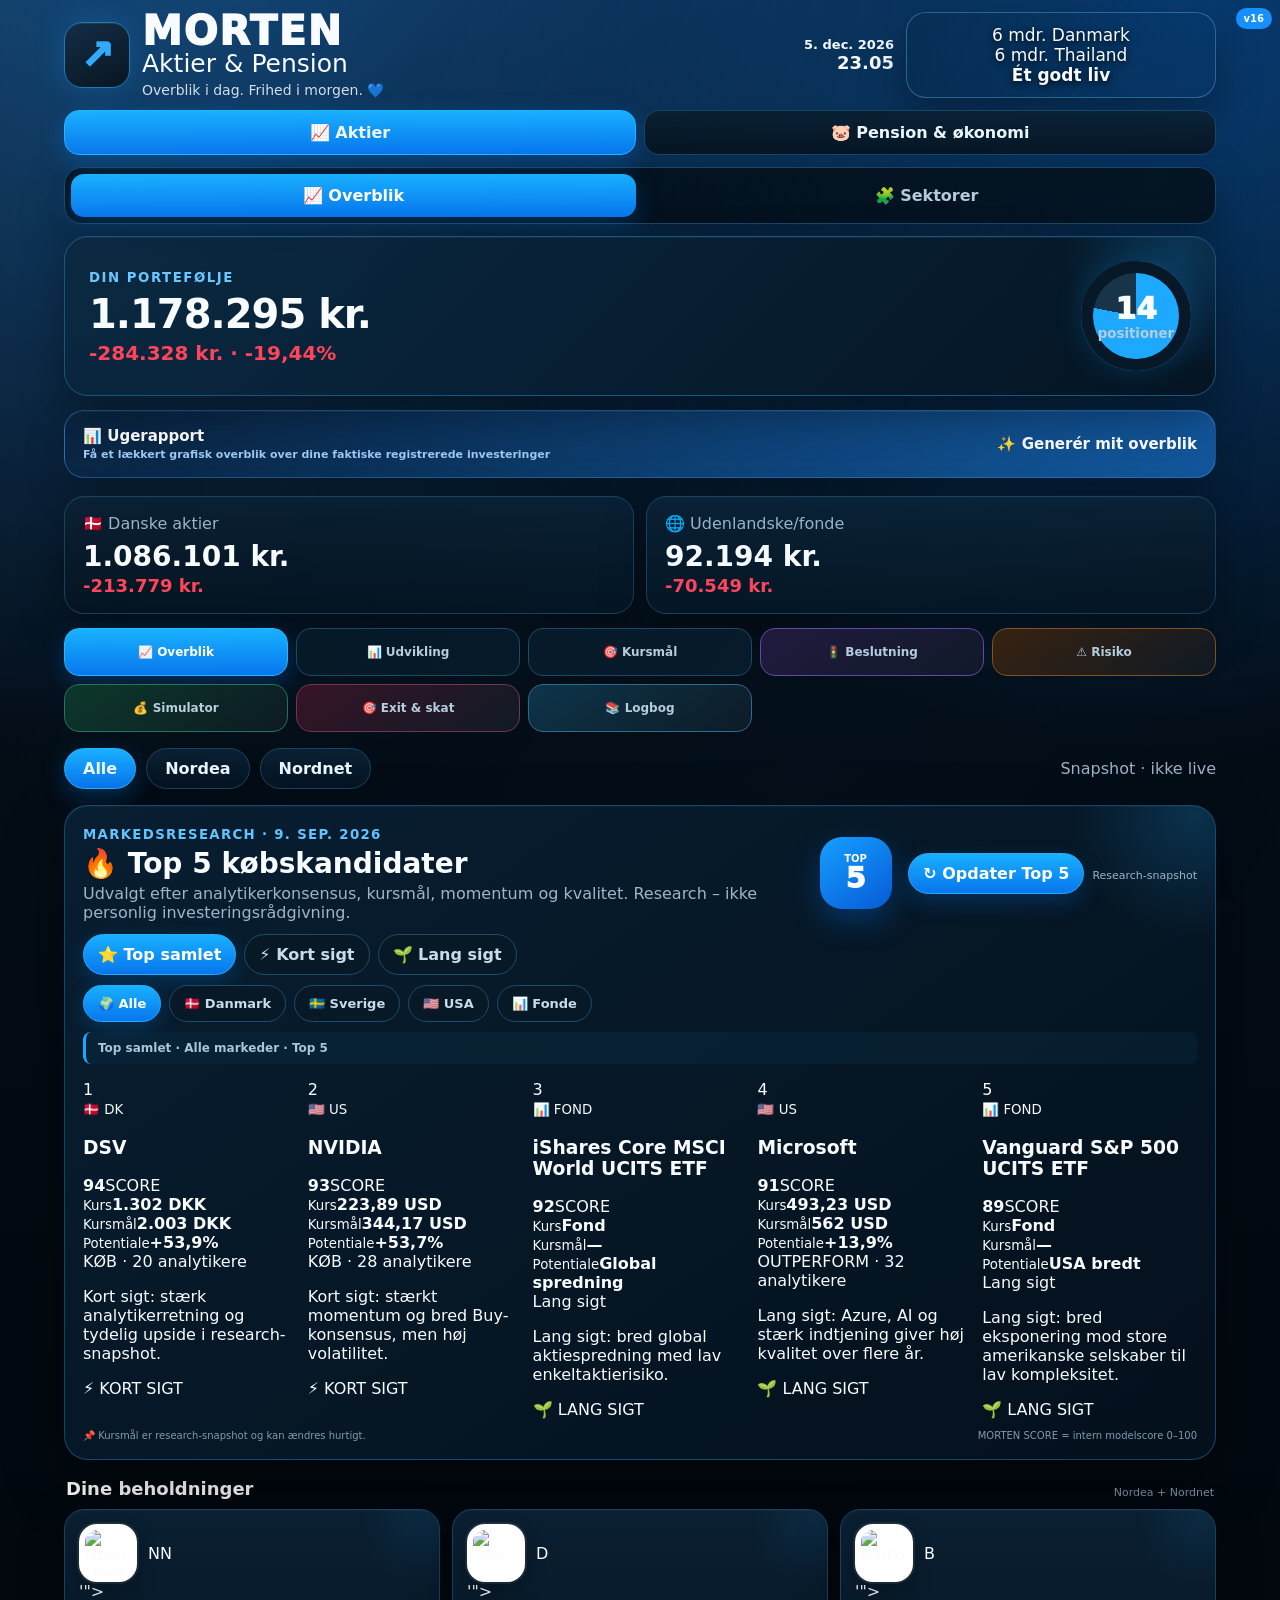
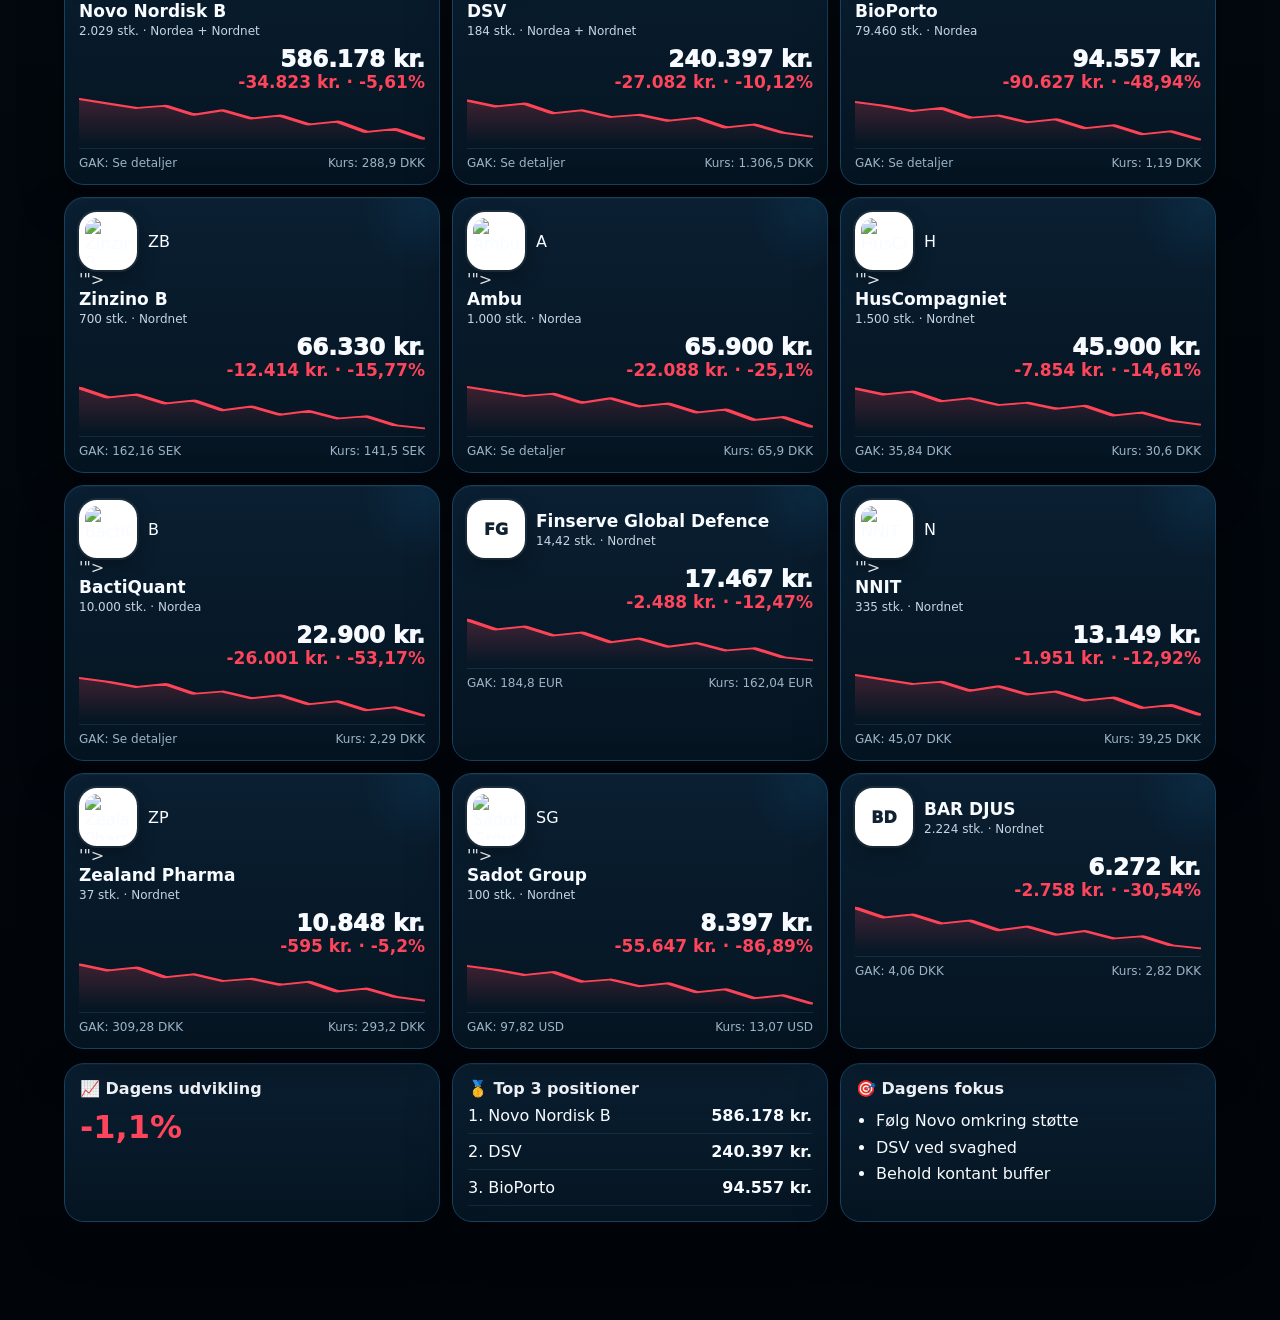
==== commit 7f1f9feb: "Load v16 weekly report in latest app" ====
--- a/latest.html
+++ b/latest.html
@@ -1 +1 @@
-<!doctype html><html lang="da"><head><meta charset="utf-8"><meta name="viewport" content="width=device-width,initial-scale=1,viewport-fit=cover"><meta name="theme-color" content="#03111d"><meta http-equiv="Cache-Control" content="no-cache, no-store, must-revalidate"><meta http-equiv="Pragma" content="no-cache"><meta http-equiv="Expires" content="0"><title>MORTEN – Aktier & Pension · v14</title><link rel="manifest" href="manifest.webmanifest?v=14"><link rel="stylesheet" href="styles.css?v=14"><link rel="stylesheet" href="thailand.css?v=14"><link rel="stylesheet" href="idea-filters.css?v=14"><link rel="stylesheet" href="sectors.css?v=14"><link rel="stylesheet" href="portfolio-tools.css?v=14"><link rel="stylesheet" href="investor-suite.css?v=14"></head><body><div style="position:fixed;right:8px;top:8px;z-index:99999;background:#168fff;color:white;border-radius:999px;padding:5px 8px;font:700 10px system-ui">v14</div><div id="app"><header class="top"><div class="brand"><div class="brandmark">↗</div><div><div class="morten">MORTEN</div><div class="subtitle">Aktier & Pension</div><div class="tagline">Overblik i dag. Frihed i morgen. 💙</div></div></div><div class="topright"><div class="clock"><b id="today"></b><span id="now"></span></div><div class="dream"><span>6 mdr. Danmark</span><span>6 mdr. Thailand</span><b>Ét godt liv</b></div></div></header><nav class="topnav"><button class="active" data-page="stocks">📈 Aktier</button><button data-page="pension">🐷 Pension & økonomi</button></nav><main><section id="stocks" class="page active"><div class="heroCard"><div><small>DIN PORTEFØLJE</small><h1 id="total"></h1><div id="pl" class="heroLoss"></div></div><div class="ring"><span>14</span><small>positioner</small></div></div><div class="cards summary"><article><span>🇩🇰 Danske aktier</span><strong id="danish"></strong><em id="danishpl"></em></article><article><span>🌐 Udenlandske/fonde</span><strong id="foreign"></strong><em id="foreignpl"></em></article></div><div class="toolbar"><div class="filters"><button class="filter active" data-filter="all">Alle</button><button class="filter" data-filter="Nordea">Nordea</button><button class="filter" data-filter="Nordnet">Nordnet</button></div><span class="snapshot">Snapshot · ikke live</span></div><section class="ideas"><div class="ideasHead"><div><small>MARKEDSRESEARCH · 9. SEP. 2026</small><h2>🔥 Top 5 købskandidater</h2><p>Udvalgt efter analytikerkonsensus, kursmål, momentum og kvalitet. Research – ikke personlig investeringsrådgivning.</p></div><div class="scoreBadge"><b>TOP</b><span>5</span></div></div><div class="ideaFilters"></div><div id="buyList" class="buyList"></div><div class="ideaFoot"><span>📌 Kursmål er research-snapshot og kan ændres hurtigt.</span><span>MORTEN SCORE = intern modelscore 0–100</span></div></section><div class="sectionLabel"><span>Dine beholdninger</span><small>Nordea + Nordnet</small></div><div id="rows" class="stockgrid"></div><div class="bottom"><article><div class="paneltitle">📈 Dagens udvikling</div><div class="marketbox"><b>-1,1%</b></div></article><article><div class="paneltitle">🥇 Top 3 positioner</div><div id="top3"></div></article><article><div class="paneltitle">🎯 Dagens fokus</div><ul><li>Følg Novo omkring støtte</li><li>DSV ved svaghed</li><li>Behold kontant buffer</li></ul></article></div></section><section id="pension" class="page"><div class="pensionHero"><div><small>DIN FRIHEDSPLAN</small><h1>Hvornår kan du stoppe?</h1><p>Simulér selv alder, afkast, indbetaling og hvor længe pengene skal række.</p></div><div class="pensionBadge">🌴</div></div><div class="cards pensionSummary"><article><span>Pensionsopsparing</span><strong id="pensionNow">4.300.000 kr.</strong></article><article><span>Friværdi</span><strong>1.000.000 kr.</strong></article><article><span>Samlet formue</span><strong>5.300.000 kr.</strong></article></div><article class="simulator"><div class="simHead"><div><div class="paneltitle">🎛️ Pensionssimulator</div><h2>Prøv dine egne scenarier</h2></div><button id="resetSim">Nulstil</button></div><div class="controls"><label><span>Pensionsalder <b id="retireAgeOut">63 år</b></span><input id="retireAge" type="range" min="58" max="70" value="63"></label><label><span>Årligt afkast <b id="returnOut">5,0%</b></span><input id="returnRate" type="range" min="1" max="9" step="0.5" value="5"></label><label><span>Årlig indbetaling <b id="contribOut">48.000 kr.</b></span><input id="contrib" type="range" min="0" max="150000" step="6000" value="48000"></label><label><span>Pengene skal række til <b id="endAgeOut">85 år</b></span><input id="endAge" type="range" min="75" max="95" value="85"></label><label><span>Inflation <b id="inflationOut">2,0%</b></span><input id="inflation" type="range" min="0" max="5" step="0.5" value="2"></label></div><div class="simResults"><div><small>Forventet formue ved pension</small><strong id="futureValue"></strong></div><div class="highlight"><small>Illustrativ udbetaling pr. måned</small><strong id="monthlyValue"></strong></div><div><small>År på pension</small><strong id="retireYears"></strong></div></div></article><article class="big chartcard"><div class="charthead"><div><div class="paneltitle">📊 Udvikling frem mod pension</div><h2 id="chartTitle">Fra 52 til 63 år</h2></div></div><div class="chartwrap"><svg id="pensionChart" viewBox="0 0 800 330" preserveAspectRatio="none"></svg></div><div class="chartlabels"><span>Nu</span><span id="midAge"></span><span id="endChartAge"></span></div></article><article class="thailand"><div><h2>🇩🇰 Danmark + 🇹🇭 Thailand</h2><p>6 måneder hvert sted – ét godt liv.</p></div><div class="split"><div><span>Danmark</span><b>6 mdr.</b></div><div><span>Thailand</span><b>6 mdr.</b></div></div></article><p class="note">Beregningerne er illustrative og tager ikke højde for skat, konkrete pensionsprodukter, gebyrer eller folkepension.</p></section></main><nav class="bottomnav"><button class="active" data-page="stocks">⌂<span>Aktier</span></button><button data-page="pension">🐷<span>Pension & økonomi</span></button></nav></div><script src="app.js?v=14"></script><script src="idea-filters.js?v=14"></script><script src="thailand.js?v=14"></script><script src="sectors.js?v=14"></script><script src="portfolio-tools.js?v=14"></script><script src="investor-suite.js?v=14"></script></body></html>+<!doctype html><html lang="da"><head><meta charset="utf-8"><meta name="viewport" content="width=device-width,initial-scale=1,viewport-fit=cover"><meta name="theme-color" content="#03111d"><meta http-equiv="Cache-Control" content="no-cache, no-store, must-revalidate"><meta http-equiv="Pragma" content="no-cache"><meta http-equiv="Expires" content="0"><title>MORTEN – Aktier & Pension · v16</title><link rel="manifest" href="manifest.webmanifest?v=16"><link rel="stylesheet" href="styles.css?v=16"><link rel="stylesheet" href="thailand.css?v=16"><link rel="stylesheet" href="idea-filters.css?v=16"><link rel="stylesheet" href="sectors.css?v=16"><link rel="stylesheet" href="portfolio-tools.css?v=16"><link rel="stylesheet" href="investor-suite.css?v=16"><link rel="stylesheet" href="weekly-report.css?v=16"></head><body><div style="position:fixed;right:8px;top:8px;z-index:99999;background:#168fff;color:white;border-radius:999px;padding:5px 8px;font:700 10px system-ui">v16</div><div id="app"><header class="top"><div class="brand"><div class="brandmark">↗</div><div><div class="morten">MORTEN</div><div class="subtitle">Aktier & Pension</div><div class="tagline">Overblik i dag. Frihed i morgen. 💙</div></div></div><div class="topright"><div class="clock"><b id="today"></b><span id="now"></span></div><div class="dream"><span>6 mdr. Danmark</span><span>6 mdr. Thailand</span><b>Ét godt liv</b></div></div></header><nav class="topnav"><button class="active" data-page="stocks">📈 Aktier</button><button data-page="pension">🐷 Pension & økonomi</button></nav><main><section id="stocks" class="page active"><div class="heroCard"><div><small>DIN PORTEFØLJE</small><h1 id="total"></h1><div id="pl" class="heroLoss"></div></div><div class="ring"><span>14</span><small>positioner</small></div></div><div class="cards summary"><article><span>🇩🇰 Danske aktier</span><strong id="danish"></strong><em id="danishpl"></em></article><article><span>🌐 Udenlandske/fonde</span><strong id="foreign"></strong><em id="foreignpl"></em></article></div><div class="toolbar"><div class="filters"><button class="filter active" data-filter="all">Alle</button><button class="filter" data-filter="Nordea">Nordea</button><button class="filter" data-filter="Nordnet">Nordnet</button></div><span class="snapshot">Snapshot · ikke live</span></div><section class="ideas"><div class="ideasHead"><div><small>MARKEDSRESEARCH · 9. SEP. 2026</small><h2>🔥 Top 5 købskandidater</h2><p>Udvalgt efter analytikerkonsensus, kursmål, momentum og kvalitet. Research – ikke personlig investeringsrådgivning.</p></div><div class="scoreBadge"><b>TOP</b><span>5</span></div></div><div class="ideaFilters"></div><div id="buyList" class="buyList"></div><div class="ideaFoot"><span>📌 Kursmål er research-snapshot og kan ændres hurtigt.</span><span>MORTEN SCORE = intern modelscore 0–100</span></div></section><div class="sectionLabel"><span>Dine beholdninger</span><small>Nordea + Nordnet</small></div><div id="rows" class="stockgrid"></div><div class="bottom"><article><div class="paneltitle">📈 Dagens udvikling</div><div class="marketbox"><b>-1,1%</b></div></article><article><div class="paneltitle">🥇 Top 3 positioner</div><div id="top3"></div></article><article><div class="paneltitle">🎯 Dagens fokus</div><ul><li>Følg Novo omkring støtte</li><li>DSV ved svaghed</li><li>Behold kontant buffer</li></ul></article></div></section><section id="pension" class="page"><div class="pensionHero"><div><small>DIN FRIHEDSPLAN</small><h1>Hvornår kan du stoppe?</h1><p>Simulér selv alder, afkast, indbetaling og hvor længe pengene skal række.</p></div><div class="pensionBadge">🌴</div></div><div class="cards pensionSummary"><article><span>Pensionsopsparing</span><strong id="pensionNow">4.300.000 kr.</strong></article><article><span>Friværdi</span><strong>1.000.000 kr.</strong></article><article><span>Samlet formue</span><strong>5.300.000 kr.</strong></article></div><article class="simulator"><div class="simHead"><div><div class="paneltitle">🎛️ Pensionssimulator</div><h2>Prøv dine egne scenarier</h2></div><button id="resetSim">Nulstil</button></div><div class="controls"><label><span>Pensionsalder <b id="retireAgeOut">63 år</b></span><input id="retireAge" type="range" min="58" max="70" value="63"></label><label><span>Årligt afkast <b id="returnOut">5,0%</b></span><input id="returnRate" type="range" min="1" max="9" step="0.5" value="5"></label><label><span>Årlig indbetaling <b id="contribOut">48.000 kr.</b></span><input id="contrib" type="range" min="0" max="150000" step="6000" value="48000"></label><label><span>Pengene skal række til <b id="endAgeOut">85 år</b></span><input id="endAge" type="range" min="75" max="95" value="85"></label><label><span>Inflation <b id="inflationOut">2,0%</b></span><input id="inflation" type="range" min="0" max="5" step="0.5" value="2"></label></div><div class="simResults"><div><small>Forventet formue ved pension</small><strong id="futureValue"></strong></div><div class="highlight"><small>Illustrativ udbetaling pr. måned</small><strong id="monthlyValue"></strong></div><div><small>År på pension</small><strong id="retireYears"></strong></div></div></article><article class="big chartcard"><div class="charthead"><div><div class="paneltitle">📊 Udvikling frem mod pension</div><h2 id="chartTitle">Fra 52 til 63 år</h2></div></div><div class="chartwrap"><svg id="pensionChart" viewBox="0 0 800 330" preserveAspectRatio="none"></svg></div><div class="chartlabels"><span>Nu</span><span id="midAge"></span><span id="endChartAge"></span></div></article><article class="thailand"><div><h2>🇩🇰 Danmark + 🇹🇭 Thailand</h2><p>6 måneder hvert sted – ét godt liv.</p></div><div class="split"><div><span>Danmark</span><b>6 mdr.</b></div><div><span>Thailand</span><b>6 mdr.</b></div></div></article><p class="note">Beregningerne er illustrative og tager ikke højde for skat, konkrete pensionsprodukter, gebyrer eller folkepension.</p></section></main><nav class="bottomnav"><button class="active" data-page="stocks">⌂<span>Aktier</span></button><button data-page="pension">🐷<span>Pension & økonomi</span></button></nav></div><script src="app.js?v=16"></script><script src="idea-filters.js?v=16"></script><script src="thailand.js?v=16"></script><script src="sectors.js?v=16"></script><script src="portfolio-tools.js?v=16"></script><script src="investor-suite.js?v=16"></script><script src="weekly-report.js?v=16"></script></body></html>
--- a/idea-filters.css
+++ b/idea-filters.css
@@ -1 +1 @@
-.mortenIdeaControls{margin:12px 0 16px;display:grid;gap:10px}.horizonFilters,.marketFilters{display:flex;gap:8px;flex-wrap:wrap}.mortenIdeaControls button{border:1px solid #1c4c68;background:#071927;color:#c9dbe8;border-radius:999px;padding:10px 14px;font-weight:900;cursor:pointer}.mortenIdeaControls button.active{color:#fff;border-color:#25adff;background:linear-gradient(180deg,#18b0ff,#0876ed);box-shadow:0 7px 20px rgba(0,136,255,.22)}.marketFilters button{font-size:13px}.filterStatus{padding:9px 12px;border-left:3px solid #1ba9ff;background:rgba(10,45,70,.38);border-radius:8px;color:#a9c5d7;font-size:12px;font-weight:800}.ideaEmpty{grid-column:1/-1;padding:22px;border:1px dashed #24516c;border-radius:16px;text-align:center;color:#9bb4c7;background:#061522}.returnSim{margin:4px 0 16px;padding:17px;border:1px solid #1d5a7d;border-radius:20px;background:linear-gradient(180deg,rgba(9,35,55,.98),rgba(4,18,30,.99));box-shadow:0 16px 34px rgba(0,0,0,.24)}.returnSimHead{display:flex;justify-content:space-between;gap:12px;align-items:flex-start}.returnSimHead small{color:#58c5ff;font-weight:900;letter-spacing:.8px}.returnSimHead h3{margin:4px 0 0;font-size:22px}.returnSimHead button,.simThis{border:1px solid #249ee7;background:#0a2b44;color:#eaf8ff;border-radius:999px;padding:9px 13px;font-weight:900}.simPickGrid{display:grid;grid-template-columns:1.2fr 1fr .8fr;gap:10px;margin-top:14px}.simPickGrid label{display:grid;gap:6px}.simPickGrid span{font-size:12px;color:#9fb8c9;font-weight:800}.simPickGrid input,.simPickGrid select{width:100%;min-height:44px;border:1px solid #24516c;background:#04101b;color:#fff;border-radius:12px;padding:10px;font-size:16px;font-weight:800}.percentInput{position:relative}.percentInput input{padding-right:34px}.percentInput b{position:absolute;right:12px;top:50%;transform:translateY(-50%);color:#9fb8c9}.simSource{margin-top:10px;padding:9px 11px;border-radius:10px;background:#061522;color:#9fc1d6;font-size:12px}.returnResults{display:grid;grid-template-columns:repeat(3,1fr);gap:10px;margin-top:12px}.returnResults>div{padding:13px;border:1px solid #17415e;border-radius:14px;background:#061624}.returnResults .highlight{border-color:#1ea9ff;background:linear-gradient(160deg,#0d416b,#06233b)}.returnResults small{display:block;color:#9bb4c7}.returnResults strong{display:block;margin-top:4px;font-size:21px}.simDisclaimer{margin:10px 0 0;color:#829bad;font-size:11px}.ideaActions{display:flex;justify-content:space-between;align-items:center;gap:10px;margin-top:10px}.simThis{cursor:pointer;background:linear-gradient(180deg,#18b0ff,#0876ed);color:#fff}.horizonTag{margin-top:0}@media(max-width:760px){.horizonFilters,.marketFilters{display:grid;grid-template-columns:repeat(2,1fr)}.horizonFilters button:first-child{grid-column:1/-1}.mortenIdeaControls button{padding:11px 8px;font-size:12px}.simPickGrid{grid-template-columns:1fr}.returnResults{grid-template-columns:1fr}.returnSimHead h3{font-size:19px}.ideaActions{align-items:stretch}.simThis{min-width:110px}}+.mortenIdeaControls{margin:12px 0 16px;display:grid;gap:10px}.horizonFilters,.marketFilters{display:flex;gap:8px;flex-wrap:wrap}.mortenIdeaControls button{border:1px solid #1c4c68;background:#071927;color:#c9dbe8;border-radius:999px;padding:10px 14px;font-weight:900;cursor:pointer}.mortenIdeaControls button.active{color:#fff;border-color:#25adff;background:linear-gradient(180deg,#18b0ff,#0876ed);box-shadow:0 7px 20px rgba(0,136,255,.22)}.marketFilters button{font-size:13px}.filterStatus{padding:9px 12px;border-left:3px solid #1ba9ff;background:rgba(10,45,70,.38);border-radius:8px;color:#a9c5d7;font-size:12px;font-weight:800}.ideaEmpty{grid-column:1/-1;padding:22px;border:1px dashed #24516c;border-radius:16px;text-align:center;color:#9bb4c7;background:#061522}.returnSim{display:none!important;margin:4px 0 16px;padding:17px;border:1px solid #1d5a7d;border-radius:20px;background:linear-gradient(180deg,rgba(9,35,55,.98),rgba(4,18,30,.99));box-shadow:0 16px 34px rgba(0,0,0,.24)}.returnSimHead{display:flex;justify-content:space-between;gap:12px;align-items:flex-start}.returnSimHead small{color:#58c5ff;font-weight:900;letter-spacing:.8px}.returnSimHead h3{margin:4px 0 0;font-size:22px}.returnSimHead button,.simThis{border:1px solid #249ee7;background:#0a2b44;color:#eaf8ff;border-radius:999px;padding:9px 13px;font-weight:900}.simPickGrid{display:grid;grid-template-columns:1.2fr 1fr .8fr;gap:10px;margin-top:14px}.simPickGrid label{display:grid;gap:6px}.simPickGrid span{font-size:12px;color:#9fb8c9;font-weight:800}.simPickGrid input,.simPickGrid select{width:100%;min-height:44px;border:1px solid #24516c;background:#04101b;color:#fff;border-radius:12px;padding:10px;font-size:16px;font-weight:800}.percentInput{position:relative}.percentInput input{padding-right:34px}.percentInput b{position:absolute;right:12px;top:50%;transform:translateY(-50%);color:#9fb8c9}.simSource{margin-top:10px;padding:9px 11px;border-radius:10px;background:#061522;color:#9fc1d6;font-size:12px}.returnResults{display:grid;grid-template-columns:repeat(3,1fr);gap:10px;margin-top:12px}.returnResults>div{padding:13px;border:1px solid #17415e;border-radius:14px;background:#061624}.returnResults .highlight{border-color:#1ea9ff;background:linear-gradient(160deg,#0d416b,#06233b)}.returnResults small{display:block;color:#9bb4c7}.returnResults strong{display:block;margin-top:4px;font-size:21px}.simDisclaimer{margin:10px 0 0;color:#829bad;font-size:11px}.ideaActions{display:flex;justify-content:space-between;align-items:center;gap:10px;margin-top:10px}.simThis{display:none!important;cursor:pointer;background:linear-gradient(180deg,#18b0ff,#0876ed);color:#fff}.horizonTag{margin-top:0}@media(max-width:760px){.horizonFilters,.marketFilters{display:grid;grid-template-columns:repeat(2,1fr)}.horizonFilters button:first-child{grid-column:1/-1}.mortenIdeaControls button{padding:11px 8px;font-size:12px}.simPickGrid{grid-template-columns:1fr}.returnResults{grid-template-columns:1fr}.returnSimHead h3{font-size:19px}.ideaActions{align-items:stretch}.simThis{min-width:110px}}
--- a/investor-suite.css
+++ b/investor-suite.css
@@ -1 +1 @@
-.decisionGrid,.riskNotes{display:grid;grid-template-columns:repeat(3,1fr);gap:10px;margin-top:12px}.premiumCard,.watchCard,.riskHero,.riskBars,.riskNotes article,.whatIf,.exitPlan,.taxCard,.logPanel,.cashflowHero,.tradeSummary{border:1px solid #173f58;background:linear-gradient(145deg,#071b29,#06131d);border-radius:20px;padding:17px}.premiumCard b{font-size:25px}.traffic{display:inline-block;padding:6px 9px;border-radius:999px;font-size:10px;font-weight:950}.traffic.green{background:#0d533c;color:#6ff0b8}.traffic.yellow{background:#5b4811;color:#ffe06a}.traffic.red{background:#59202a;color:#ff8d9a}.watchCard{margin-top:10px}.watchChips{display:flex;flex-wrap:wrap;gap:7px}.watchChips span{background:#0c2637;border:1px solid #1d4d68;border-radius:999px;padding:8px 11px;font-size:12px}.riskHero{display:flex;align-items:center;gap:18px;margin-top:12px}.riskGauge{width:100px;height:100px;border-radius:50%;border:10px solid #ff9d32;display:grid;place-content:center;text-align:center;flex:none}.riskGauge b{font-size:20px}.riskGauge span{font-size:9px;color:#9cb4c4}.riskBars{margin-top:10px}.riskBars>div{margin:13px 0}.riskBars span{display:flex;justify-content:space-between;font-size:12px}.riskBars i{display:block;height:10px;background:#0c2738;border-radius:999px;margin-top:7px;overflow:hidden}.riskBars em{display:block;height:100%;background:linear-gradient(90deg,#168fff,#48c8ff);border-radius:999px}.riskNotes{grid-template-columns:1fr 1fr}.riskNotes strong{display:block;font-size:21px;margin-top:5px}.whatIf{margin-top:12px}.whatGrid,.exitRows,.taxMetrics{display:grid;grid-template-columns:repeat(3,1fr);gap:10px}.whatGrid label,.exitRows label,.logForm label{color:#92adbf;font-size:11px;font-weight:800}.whatGrid input,.exitRows input,.exitRows select,.logForm input,.logForm select{box-sizing:border-box;width:100%;margin-top:6px;background:#06121c;border:1px solid #24506b;color:white;border-radius:12px;padding:12px}.whatResults{display:grid;grid-template-columns:repeat(3,1fr);gap:8px;margin-top:12px}.whatResults div,.taxMetrics div{background:#0b2231;border-radius:14px;padding:13px}.whatResults small,.taxMetrics small,.cashflowHero small,.tradeSummary small{display:block;color:#87a5b8}.whatResults strong,.taxMetrics strong,.cashflowHero strong,.tradeSummary strong{display:block;margin-top:5px}.exitPlan,.taxCard{margin-top:10px}.exitRows{grid-template-columns:repeat(4,1fr)}.exitPlan button,.logForm button{margin-top:12px;border:0;background:#168fff;color:white;font-weight:900;padding:11px 15px;border-radius:12px}.taxMetrics{grid-template-columns:1fr 1fr}.investorPanel p{color:#91aabd;line-height:1.5}.logTabs{display:flex;gap:8px;overflow:auto;margin:12px 0}.logTabs button{border:1px solid #214d67;background:#0b2130;color:#9fb6c5;border-radius:999px;padding:9px 12px;font-weight:850;white-space:nowrap}.logTabs button.active{background:#168fff;color:white;border-color:#168fff}.logPanel{display:none}.logPanel.active{display:block}.logForm{display:grid;grid-template-columns:repeat(5,1fr);gap:10px;align-items:end}.tradesForm{grid-template-columns:repeat(7,1fr)}.logList{display:grid;gap:8px;margin-top:14px}.logList article{display:flex;justify-content:space-between;align-items:center;gap:12px;background:#0a2030;border:1px solid #153c53;border-radius:15px;padding:12px 14px}.logList article div{min-width:0}.logList b,.logList span,.logList small{display:block}.logList span{color:#a8bdca;font-size:12px;margin-top:3px}.logList small{color:#6ff0b8;margin-top:4px}.logList button{border:0;background:#40202a;color:#ff98a4;border-radius:10px;width:32px;height:32px;font-size:20px}.emptyLog{padding:24px;text-align:center;color:#7894a7}.cashflowHero{margin-top:14px}.cashflowHero strong{font-size:24px}.cashflowHero span{display:block;color:#7895a8;font-size:11px;margin-top:5px}.tradeSummary{display:grid;grid-template-columns:1fr 2fr;gap:8px;margin-top:14px}.tradeSummary div{background:#0b2231;border-radius:14px;padding:12px}[data-panel="decision"] .toolHero{background:radial-gradient(circle at 88% 8%,rgba(139,92,246,.28),transparent 40%),linear-gradient(145deg,#16102a,#08131f);border-color:#49377d}[data-panel="decision"] .premiumCard{background:linear-gradient(145deg,#15152b,#09141e);border-color:#423c6c}[data-panel="decision"] .watchCard{background:linear-gradient(145deg,#111d35,#0a1521);border-color:#334f78}[data-panel="risk"] .toolHero{background:radial-gradient(circle at 88% 8%,rgba(249,115,22,.3),transparent 42%),linear-gradient(145deg,#2a160b,#0a141d);border-color:#70401d}[data-panel="risk"] .riskHero,[data-panel="risk"] .riskBars,[data-panel="risk"] .riskNotes article{background:linear-gradient(145deg,#26170d,#0a161f);border-color:#5a391f}[data-panel="risk"] .riskBars em{background:linear-gradient(90deg,#ff7a1a,#ffc14d)}[data-panel="simulator"] .toolHero{background:radial-gradient(circle at 88% 8%,rgba(16,185,129,.3),transparent 42%),linear-gradient(145deg,#09261f,#07151d);border-color:#23664f}[data-panel="simulator"] .whatIf{background:linear-gradient(145deg,#0c2a22,#071820);border-color:#2a7058}[data-panel="simulator"] .whatResults div{background:linear-gradient(145deg,#11352c,#0a2022);border:1px solid #245f50}[data-panel="planner"] .toolHero{background:radial-gradient(circle at 88% 8%,rgba(236,72,153,.26),transparent 42%),linear-gradient(145deg,#28101f,#09131d);border-color:#66314e}[data-panel="planner"] .exitPlan,[data-panel="planner"] .taxCard{background:linear-gradient(145deg,#21121d,#09151e);border-color:#553047}[data-panel="logbook"] .toolHero{background:radial-gradient(circle at 88% 8%,rgba(56,189,248,.23),transparent 42%),linear-gradient(145deg,#0b2130,#0a141d);border-color:#2c5a73}[data-panel="logbook"] .logPanel,[data-panel="logbook"] .cashflowHero,[data-panel="logbook"] .tradeSummary{background:linear-gradient(145deg,#0c2230,#08161f);border-color:#28506a}@media(max-width:700px){.portfolioTabs{display:flex;overflow:auto}.decisionGrid,.riskNotes,.whatGrid,.whatResults,.exitRows,.taxMetrics,.logForm,.tradesForm,.tradeSummary{grid-template-columns:1fr}.riskHero{align-items:flex-start}.riskGauge{width:78px;height:78px;border-width:8px}.premiumCard{padding:14px}.logPanel{padding:14px}.logForm button{width:100%}}+.decisionGrid,.riskNotes{display:grid;grid-template-columns:repeat(3,1fr);gap:10px;margin-top:12px}.premiumCard,.watchCard,.riskHero,.riskBars,.riskNotes article,.whatIf,.exitPlan,.taxCard,.logPanel,.cashflowHero,.tradeSummary{border:1px solid #173f58;background:linear-gradient(145deg,#071b29,#06131d);border-radius:20px;padding:17px}.premiumCard b{font-size:25px}.traffic{display:inline-block;padding:6px 9px;border-radius:999px;font-size:10px;font-weight:950}.traffic.green{background:#0d533c;color:#6ff0b8}.traffic.yellow{background:#5b4811;color:#ffe06a}.traffic.red{background:#59202a;color:#ff8d9a}.watchCard{margin-top:10px}.watchChips{display:flex;flex-wrap:wrap;gap:7px}.watchChips span{background:#0c2637;border:1px solid #1d4d68;border-radius:999px;padding:8px 11px;font-size:12px}.riskHero{display:flex;align-items:center;gap:18px;margin-top:12px}.riskGauge{width:100px;height:100px;border-radius:50%;border:10px solid #ff9d32;display:grid;place-content:center;text-align:center;flex:none}.riskGauge b{font-size:20px}.riskGauge span{font-size:9px;color:#9cb4c4}.riskBars{margin-top:10px}.riskBars>div{margin:13px 0}.riskBars span{display:flex;justify-content:space-between;font-size:12px}.riskBars i{display:block;height:10px;background:#0c2738;border-radius:999px;margin-top:7px;overflow:hidden}.riskBars em{display:block;height:100%;background:linear-gradient(90deg,#168fff,#48c8ff);border-radius:999px}.riskNotes{grid-template-columns:1fr 1fr}.riskNotes strong{display:block;font-size:21px;margin-top:5px}.whatIf{margin-top:12px}.whatGrid,.exitRows,.taxMetrics{display:grid;grid-template-columns:repeat(3,1fr);gap:10px}.whatGrid label,.exitRows label,.logForm label{color:#92adbf;font-size:11px;font-weight:800}.whatGrid input,.exitRows input,.exitRows select,.logForm input,.logForm select{box-sizing:border-box;width:100%;margin-top:6px;background:#06121c;border:1px solid #24506b;color:white;border-radius:12px;padding:12px}.whatResults{display:grid;grid-template-columns:repeat(3,1fr);gap:8px;margin-top:12px}.whatResults div,.taxMetrics div{background:#0b2231;border-radius:14px;padding:13px}.whatResults small,.taxMetrics small,.cashflowHero small,.tradeSummary small{display:block;color:#87a5b8}.whatResults strong,.taxMetrics strong,.cashflowHero strong,.tradeSummary strong{display:block;margin-top:5px}.exitPlan,.taxCard{margin-top:10px}.exitRows{grid-template-columns:repeat(4,1fr)}.exitPlan button,.logForm button{margin-top:12px;border:0;background:#168fff;color:white;font-weight:900;padding:11px 15px;border-radius:12px}.taxMetrics{grid-template-columns:1fr 1fr}.investorPanel p{color:#91aabd;line-height:1.5}.logTabs{display:flex;gap:8px;overflow:auto;margin:12px 0}.logTabs button{border:1px solid #214d67;background:#0b2130;color:#9fb6c5;border-radius:999px;padding:9px 12px;font-weight:850;white-space:nowrap}.logTabs button.active{background:#168fff;color:white;border-color:#168fff}.logPanel{display:none}.logPanel.active{display:block}.logForm{display:grid;grid-template-columns:repeat(5,1fr);gap:10px;align-items:end}.tradesForm{grid-template-columns:repeat(7,1fr)}.logList{display:grid;gap:8px;margin-top:14px}.logList article{display:flex;justify-content:space-between;align-items:center;gap:12px;background:#0a2030;border:1px solid #153c53;border-radius:15px;padding:12px 14px}.logList article div{min-width:0}.logList b,.logList span,.logList small{display:block}.logList span{color:#a8bdca;font-size:12px;margin-top:3px}.logList small{color:#6ff0b8;margin-top:4px}.logList button{border:0;background:#40202a;color:#ff98a4;border-radius:10px;width:32px;height:32px;font-size:20px}.emptyLog{padding:24px;text-align:center;color:#7894a7}.cashflowHero{margin-top:14px}.cashflowHero strong{font-size:24px}.cashflowHero span{display:block;color:#7895a8;font-size:11px;margin-top:5px}.tradeSummary{display:grid;grid-template-columns:1fr 2fr;gap:8px;margin-top:14px}.tradeSummary div{background:#0b2231;border-radius:14px;padding:12px}[data-panel="decision"] .toolHero{background:radial-gradient(circle at 88% 8%,rgba(139,92,246,.28),transparent 40%),linear-gradient(145deg,#16102a,#08131f);border-color:#49377d}[data-panel="decision"] .premiumCard{background:linear-gradient(145deg,#15152b,#09141e);border-color:#423c6c}[data-panel="decision"] .watchCard{background:linear-gradient(145deg,#111d35,#0a1521);border-color:#334f78}[data-panel="risk"] .toolHero{background:radial-gradient(circle at 88% 8%,rgba(249,115,22,.3),transparent 42%),linear-gradient(145deg,#2a160b,#0a141d);border-color:#70401d}[data-panel="risk"] .riskHero,[data-panel="risk"] .riskBars,[data-panel="risk"] .riskNotes article{background:linear-gradient(145deg,#26170d,#0a161f);border-color:#5a391f}[data-panel="risk"] .riskBars em{background:linear-gradient(90deg,#ff7a1a,#ffc14d)}[data-panel="simulator"] .toolHero{background:radial-gradient(circle at 88% 8%,rgba(16,185,129,.3),transparent 42%),linear-gradient(145deg,#09261f,#07151d);border-color:#23664f}[data-panel="simulator"] .whatIf{background:linear-gradient(145deg,#0c2a22,#071820);border-color:#2a7058}[data-panel="simulator"] .whatResults div{background:linear-gradient(145deg,#11352c,#0a2022);border:1px solid #245f50}[data-panel="planner"] .toolHero{background:radial-gradient(circle at 88% 8%,rgba(236,72,153,.26),transparent 42%),linear-gradient(145deg,#28101f,#09131d);border-color:#66314e}[data-panel="planner"] .exitPlan,[data-panel="planner"] .taxCard{background:linear-gradient(145deg,#21121d,#09151e);border-color:#553047}[data-panel="logbook"] .toolHero{background:radial-gradient(circle at 88% 8%,rgba(56,189,248,.23),transparent 42%),linear-gradient(145deg,#0b2130,#0a141d);border-color:#2c5a73}[data-panel="logbook"] .logPanel,[data-panel="logbook"] .cashflowHero,[data-panel="logbook"] .tradeSummary{background:linear-gradient(145deg,#0c2230,#08161f);border-color:#28506a}.portfolioTabs{display:grid!important;grid-template-columns:repeat(5,minmax(120px,1fr));gap:8px;overflow:visible!important;margin:14px 0}.portfolioTabs button{min-height:48px!important;border-radius:15px!important;font-size:12px!important;white-space:normal!important;padding:8px 10px!important}.portfolioTabs button[data-ptab="decision"]{border-color:#6348a5;background:linear-gradient(145deg,#20183b,#101725)}.portfolioTabs button[data-ptab="risk"]{border-color:#86501f;background:linear-gradient(145deg,#38200d,#101923)}.portfolioTabs button[data-ptab="simulator"]{border-color:#24765b;background:linear-gradient(145deg,#0d382c,#0d1b22)}.portfolioTabs button[data-ptab="planner"]{border-color:#713653;background:linear-gradient(145deg,#371426,#111923)}.portfolioTabs button[data-ptab="logbook"]{border-color:#2e6b8c;background:linear-gradient(145deg,#0e3348,#0d1922)}@media(max-width:700px){.portfolioTabs{display:grid!important;grid-template-columns:repeat(2,minmax(0,1fr));gap:8px;overflow:visible!important}.portfolioTabs button{width:100%;min-width:0!important;min-height:52px!important;font-size:12px!important}.portfolioTabs button:first-child{grid-column:1/-1}.decisionGrid,.riskNotes,.whatGrid,.whatResults,.exitRows,.taxMetrics,.logForm,.tradesForm,.tradeSummary{grid-template-columns:1fr}.riskHero{align-items:flex-start}.riskGauge{width:78px;height:78px;border-width:8px}.premiumCard{padding:14px}.logPanel{padding:14px}.logForm button{width:100%}}
--- a/weekly-report.css
+++ b/weekly-report.css
@@ -0,0 +1 @@
+.weeklyReportLaunch{margin:14px 0 18px}.weeklyReportLaunch button{width:100%;border:1px solid rgba(74,163,255,.35);background:linear-gradient(135deg,rgba(9,35,63,.96),rgba(20,91,164,.92));color:#fff;border-radius:20px;padding:16px 18px;display:flex;align-items:center;justify-content:space-between;gap:12px;box-shadow:0 16px 40px rgba(0,0,0,.22),inset 0 1px 0 rgba(255,255,255,.06);font:700 15px system-ui;cursor:pointer}.weeklyReportLaunch button span{display:flex;flex-direction:column;align-items:flex-start;gap:3px}.weeklyReportLaunch button small{font-size:11px;color:#9ec9f3;font-weight:600}.weeklyOverlay{position:fixed;inset:0;z-index:100000;background:rgba(2,8,16,.92);backdrop-filter:blur(14px);overflow:auto;padding:18px}.weeklyShell{max-width:980px;margin:0 auto 32px;background:linear-gradient(180deg,#071826 0%,#05111c 100%);border:1px solid rgba(117,178,255,.18);border-radius:28px;box-shadow:0 30px 80px rgba(0,0,0,.5);overflow:hidden;color:#fff}.weeklyTop{padding:22px 22px 14px;background:radial-gradient(circle at top right,rgba(32,130,255,.25),transparent 34%),linear-gradient(135deg,#0a2035,#071523)}.weeklyTopRow{display:flex;justify-content:space-between;gap:16px;align-items:flex-start}.weeklyBrand small{display:block;color:#77b8ff;font-weight:800;letter-spacing:.12em;font-size:10px}.weeklyBrand h2{margin:6px 0 4px;font-size:28px;line-height:1}.weeklyBrand p{margin:0;color:#9cb3c9;font-size:13px}.weeklyClose{border:1px solid rgba(255,255,255,.18);background:rgba(255,255,255,.06);color:white;border-radius:999px;width:40px;height:40px;font-size:20px;cursor:pointer}.weeklyHero{display:grid;grid-template-columns:1.35fr .65fr;gap:14px;padding:0 22px 18px}.weeklyTotal,.weeklyStatus{border:1px solid rgba(255,255,255,.08);background:linear-gradient(180deg,rgba(12,35,56,.96),rgba(7,24,38,.96));border-radius:22px;padding:18px}.weeklyTotal small,.weeklyStatus small,.weeklyCard small{color:#87a8c7;font-size:10px;font-weight:800;letter-spacing:.08em}.weeklyTotal strong{display:block;font-size:34px;margin:6px 0}.weeklyLoss{color:#ff6b79;font-weight:800;font-size:16px}.weeklyStatus strong{display:block;font-size:18px;margin-top:8px;color:#d9e8f7}.weeklyGrid{display:grid;grid-template-columns:repeat(2,minmax(0,1fr));gap:14px;padding:0 22px 22px}.weeklyCard{border:1px solid rgba(255,255,255,.08);background:rgba(8,28,44,.9);border-radius:22px;padding:17px}.weeklyCard h3{margin:5px 0 14px;font-size:18px}.weeklyList{display:grid;gap:10px}.weeklyRow{display:grid;grid-template-columns:1fr auto;gap:12px;align-items:center}.weeklyRow b{font-size:14px}.weeklyRow span{color:#a9bdd0;font-size:12px}.weeklyBar{height:8px;background:#0f2232;border-radius:99px;overflow:hidden;margin-top:5px}.weeklyBar i{display:block;height:100%;border-radius:99px;background:linear-gradient(90deg,#1d8cff,#68b8ff)}.weeklySplit{display:grid;grid-template-columns:1fr 1fr;gap:10px}.weeklySplit div{padding:14px;border-radius:16px;background:rgba(255,255,255,.04);border:1px solid rgba(255,255,255,.06)}.weeklySplit strong{display:block;font-size:22px;margin-top:4px}.weeklyNoHistory{border:1px dashed rgba(135,181,222,.3);border-radius:16px;padding:18px;text-align:center;color:#a9bdd0;background:linear-gradient(180deg,rgba(255,255,255,.02),rgba(255,255,255,.01))}.weeklyFooter{padding:0 22px 24px;color:#7893ac;font-size:11px;text-align:center}.weeklyPill{display:inline-block;border:1px solid rgba(77,157,241,.28);background:rgba(22,95,168,.14);color:#8fc5ff;border-radius:999px;padding:6px 10px;font-size:10px;font-weight:800;margin-top:10px}@media(max-width:700px){.weeklyOverlay{padding:0;background:#04101b}.weeklyShell{border-radius:0;min-height:100vh;margin:0;border:0}.weeklyHero,.weeklyGrid{grid-template-columns:1fr}.weeklyHero{padding:0 14px 14px}.weeklyGrid{padding:0 14px 20px}.weeklyTop{padding:18px 14px 12px}.weeklyBrand h2{font-size:24px}.weeklyTotal strong{font-size:31px}.weeklyTopRow{align-items:center}}
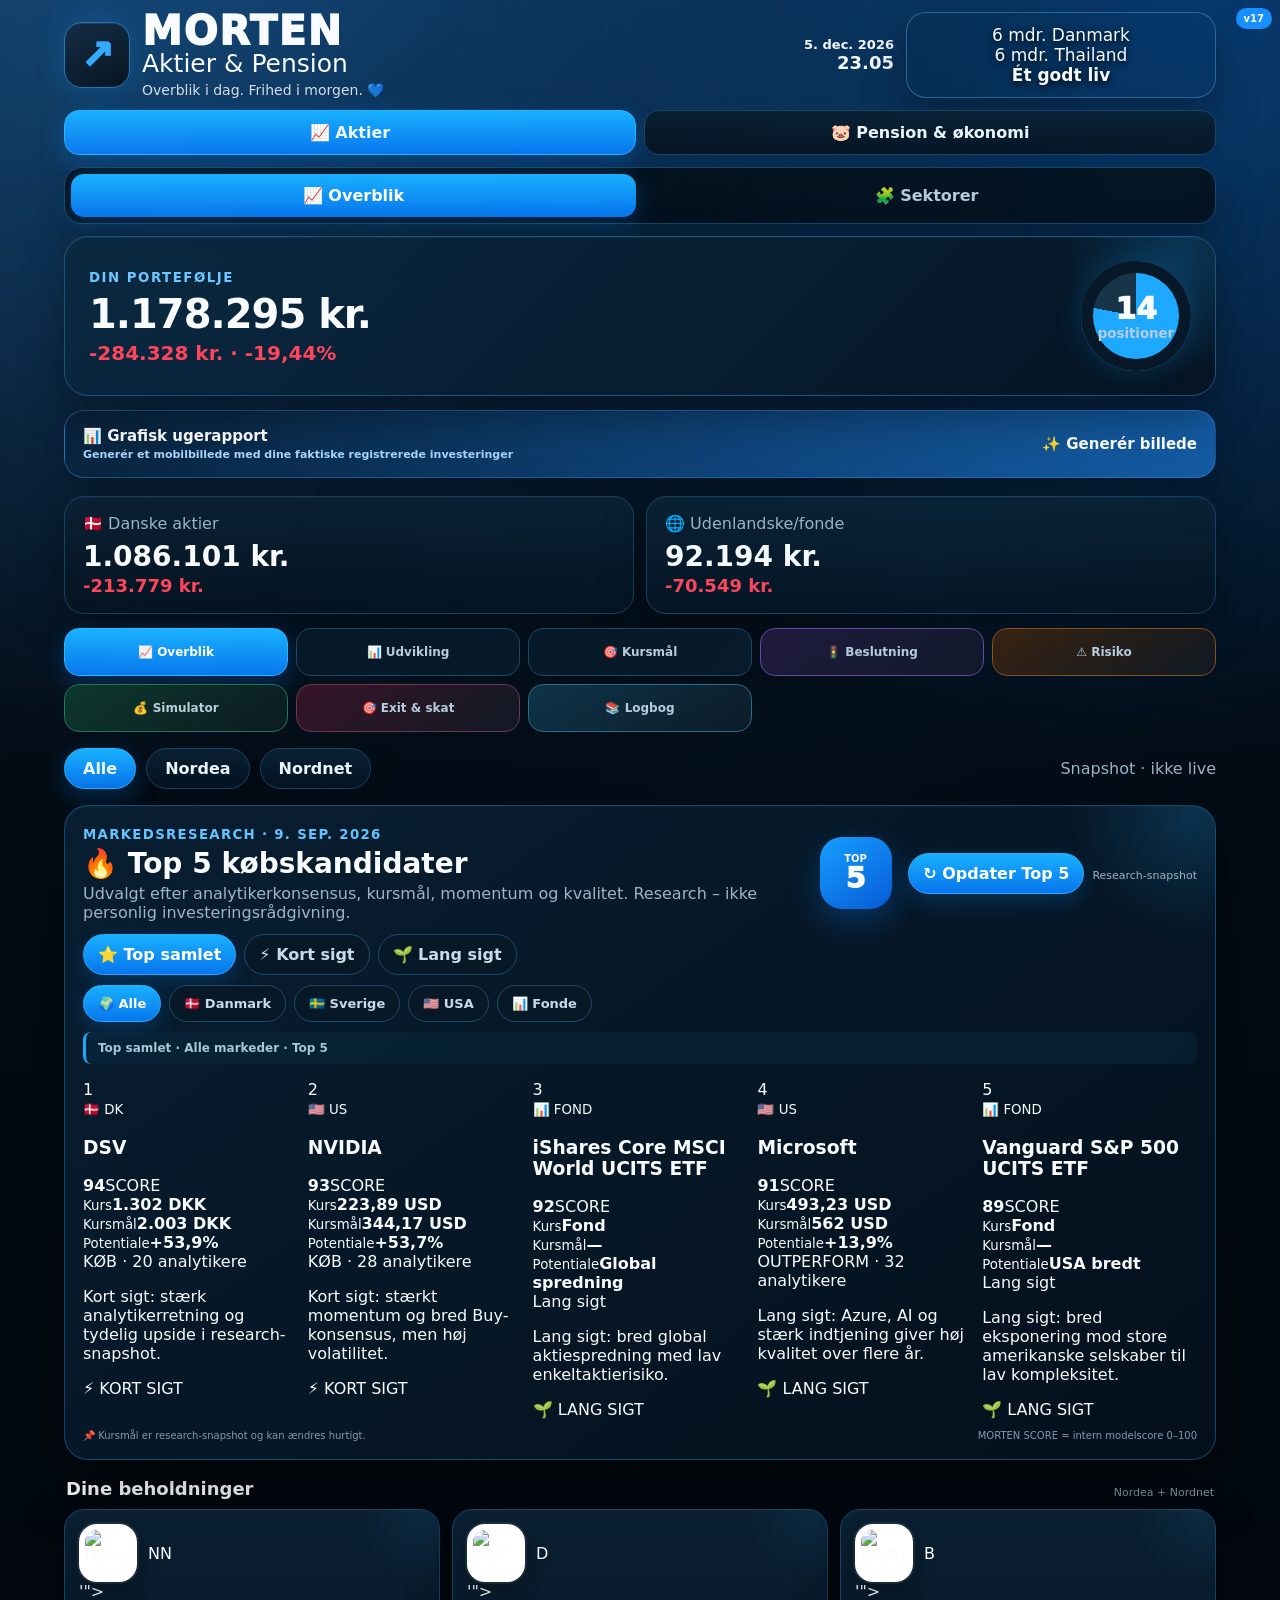
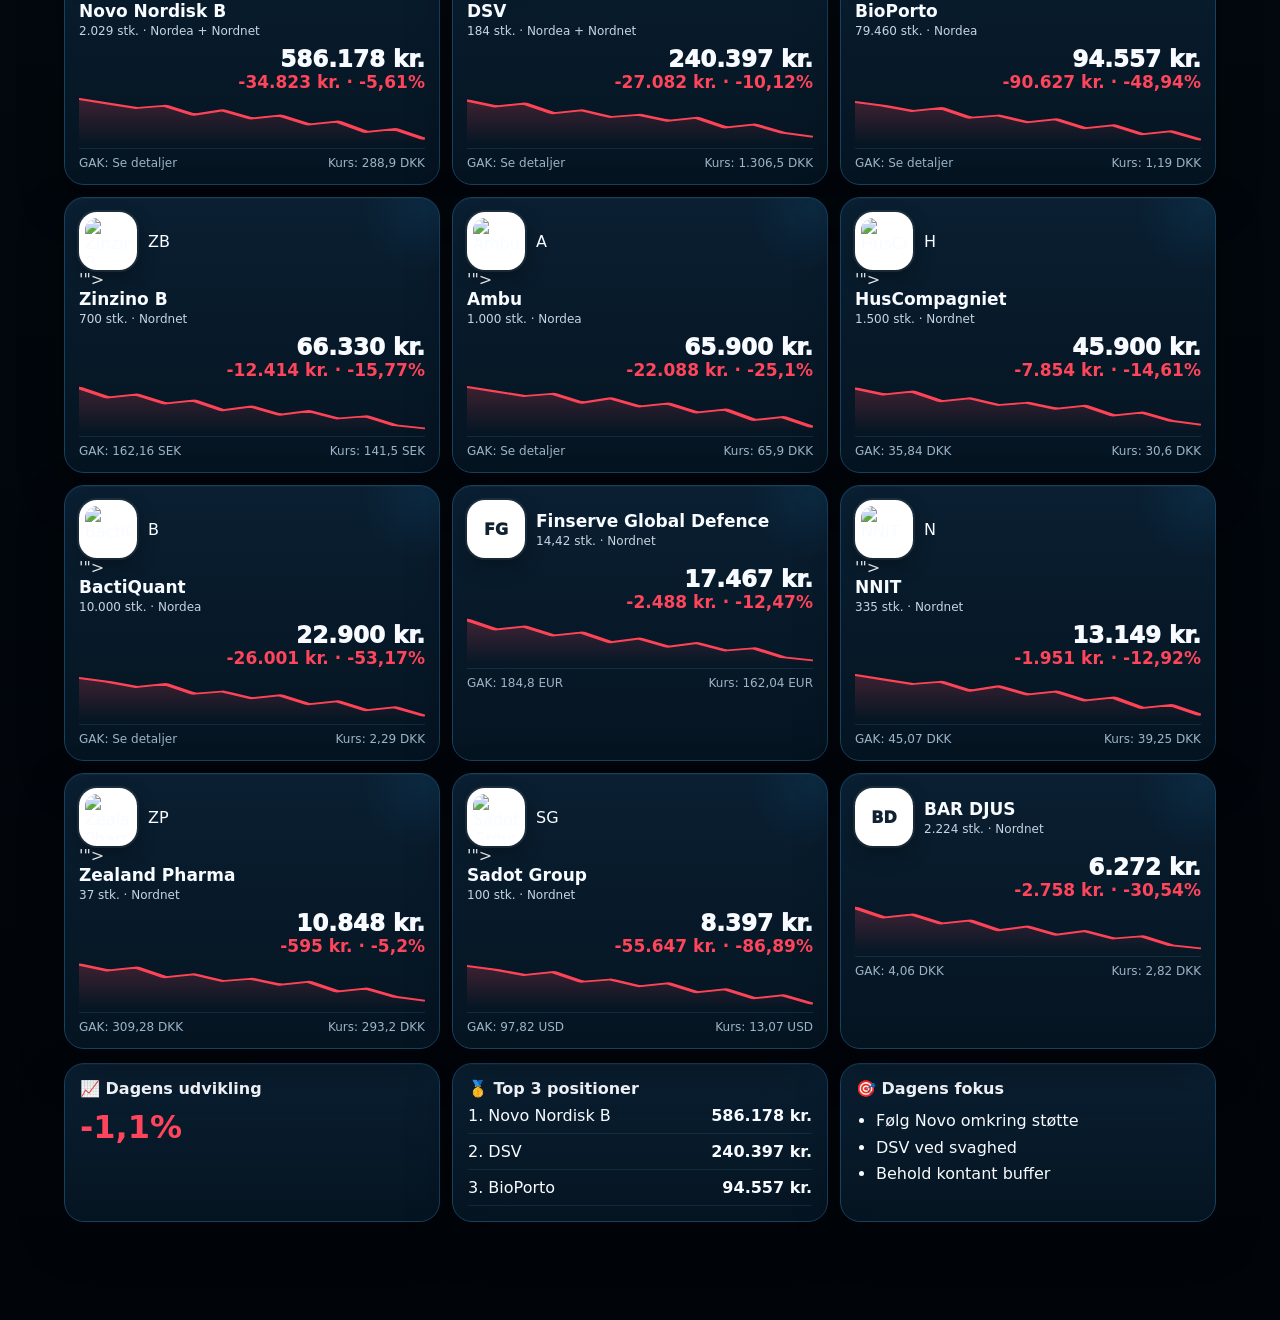
==== commit 01b85851: "Bump graphical report to v17" ====
--- a/latest.html
+++ b/latest.html
@@ -1 +1 @@
-<!doctype html><html lang="da"><head><meta charset="utf-8"><meta name="viewport" content="width=device-width,initial-scale=1,viewport-fit=cover"><meta name="theme-color" content="#03111d"><meta http-equiv="Cache-Control" content="no-cache, no-store, must-revalidate"><meta http-equiv="Pragma" content="no-cache"><meta http-equiv="Expires" content="0"><title>MORTEN – Aktier & Pension · v16</title><link rel="manifest" href="manifest.webmanifest?v=16"><link rel="stylesheet" href="styles.css?v=16"><link rel="stylesheet" href="thailand.css?v=16"><link rel="stylesheet" href="idea-filters.css?v=16"><link rel="stylesheet" href="sectors.css?v=16"><link rel="stylesheet" href="portfolio-tools.css?v=16"><link rel="stylesheet" href="investor-suite.css?v=16"><link rel="stylesheet" href="weekly-report.css?v=16"></head><body><div style="position:fixed;right:8px;top:8px;z-index:99999;background:#168fff;color:white;border-radius:999px;padding:5px 8px;font:700 10px system-ui">v16</div><div id="app"><header class="top"><div class="brand"><div class="brandmark">↗</div><div><div class="morten">MORTEN</div><div class="subtitle">Aktier & Pension</div><div class="tagline">Overblik i dag. Frihed i morgen. 💙</div></div></div><div class="topright"><div class="clock"><b id="today"></b><span id="now"></span></div><div class="dream"><span>6 mdr. Danmark</span><span>6 mdr. Thailand</span><b>Ét godt liv</b></div></div></header><nav class="topnav"><button class="active" data-page="stocks">📈 Aktier</button><button data-page="pension">🐷 Pension & økonomi</button></nav><main><section id="stocks" class="page active"><div class="heroCard"><div><small>DIN PORTEFØLJE</small><h1 id="total"></h1><div id="pl" class="heroLoss"></div></div><div class="ring"><span>14</span><small>positioner</small></div></div><div class="cards summary"><article><span>🇩🇰 Danske aktier</span><strong id="danish"></strong><em id="danishpl"></em></article><article><span>🌐 Udenlandske/fonde</span><strong id="foreign"></strong><em id="foreignpl"></em></article></div><div class="toolbar"><div class="filters"><button class="filter active" data-filter="all">Alle</button><button class="filter" data-filter="Nordea">Nordea</button><button class="filter" data-filter="Nordnet">Nordnet</button></div><span class="snapshot">Snapshot · ikke live</span></div><section class="ideas"><div class="ideasHead"><div><small>MARKEDSRESEARCH · 9. SEP. 2026</small><h2>🔥 Top 5 købskandidater</h2><p>Udvalgt efter analytikerkonsensus, kursmål, momentum og kvalitet. Research – ikke personlig investeringsrådgivning.</p></div><div class="scoreBadge"><b>TOP</b><span>5</span></div></div><div class="ideaFilters"></div><div id="buyList" class="buyList"></div><div class="ideaFoot"><span>📌 Kursmål er research-snapshot og kan ændres hurtigt.</span><span>MORTEN SCORE = intern modelscore 0–100</span></div></section><div class="sectionLabel"><span>Dine beholdninger</span><small>Nordea + Nordnet</small></div><div id="rows" class="stockgrid"></div><div class="bottom"><article><div class="paneltitle">📈 Dagens udvikling</div><div class="marketbox"><b>-1,1%</b></div></article><article><div class="paneltitle">🥇 Top 3 positioner</div><div id="top3"></div></article><article><div class="paneltitle">🎯 Dagens fokus</div><ul><li>Følg Novo omkring støtte</li><li>DSV ved svaghed</li><li>Behold kontant buffer</li></ul></article></div></section><section id="pension" class="page"><div class="pensionHero"><div><small>DIN FRIHEDSPLAN</small><h1>Hvornår kan du stoppe?</h1><p>Simulér selv alder, afkast, indbetaling og hvor længe pengene skal række.</p></div><div class="pensionBadge">🌴</div></div><div class="cards pensionSummary"><article><span>Pensionsopsparing</span><strong id="pensionNow">4.300.000 kr.</strong></article><article><span>Friværdi</span><strong>1.000.000 kr.</strong></article><article><span>Samlet formue</span><strong>5.300.000 kr.</strong></article></div><article class="simulator"><div class="simHead"><div><div class="paneltitle">🎛️ Pensionssimulator</div><h2>Prøv dine egne scenarier</h2></div><button id="resetSim">Nulstil</button></div><div class="controls"><label><span>Pensionsalder <b id="retireAgeOut">63 år</b></span><input id="retireAge" type="range" min="58" max="70" value="63"></label><label><span>Årligt afkast <b id="returnOut">5,0%</b></span><input id="returnRate" type="range" min="1" max="9" step="0.5" value="5"></label><label><span>Årlig indbetaling <b id="contribOut">48.000 kr.</b></span><input id="contrib" type="range" min="0" max="150000" step="6000" value="48000"></label><label><span>Pengene skal række til <b id="endAgeOut">85 år</b></span><input id="endAge" type="range" min="75" max="95" value="85"></label><label><span>Inflation <b id="inflationOut">2,0%</b></span><input id="inflation" type="range" min="0" max="5" step="0.5" value="2"></label></div><div class="simResults"><div><small>Forventet formue ved pension</small><strong id="futureValue"></strong></div><div class="highlight"><small>Illustrativ udbetaling pr. måned</small><strong id="monthlyValue"></strong></div><div><small>År på pension</small><strong id="retireYears"></strong></div></div></article><article class="big chartcard"><div class="charthead"><div><div class="paneltitle">📊 Udvikling frem mod pension</div><h2 id="chartTitle">Fra 52 til 63 år</h2></div></div><div class="chartwrap"><svg id="pensionChart" viewBox="0 0 800 330" preserveAspectRatio="none"></svg></div><div class="chartlabels"><span>Nu</span><span id="midAge"></span><span id="endChartAge"></span></div></article><article class="thailand"><div><h2>🇩🇰 Danmark + 🇹🇭 Thailand</h2><p>6 måneder hvert sted – ét godt liv.</p></div><div class="split"><div><span>Danmark</span><b>6 mdr.</b></div><div><span>Thailand</span><b>6 mdr.</b></div></div></article><p class="note">Beregningerne er illustrative og tager ikke højde for skat, konkrete pensionsprodukter, gebyrer eller folkepension.</p></section></main><nav class="bottomnav"><button class="active" data-page="stocks">⌂<span>Aktier</span></button><button data-page="pension">🐷<span>Pension & økonomi</span></button></nav></div><script src="app.js?v=16"></script><script src="idea-filters.js?v=16"></script><script src="thailand.js?v=16"></script><script src="sectors.js?v=16"></script><script src="portfolio-tools.js?v=16"></script><script src="investor-suite.js?v=16"></script><script src="weekly-report.js?v=16"></script></body></html>+<!doctype html><html lang="da"><head><meta charset="utf-8"><meta name="viewport" content="width=device-width,initial-scale=1,viewport-fit=cover"><meta name="theme-color" content="#03111d"><meta http-equiv="Cache-Control" content="no-cache, no-store, must-revalidate"><meta http-equiv="Pragma" content="no-cache"><meta http-equiv="Expires" content="0"><title>MORTEN – Aktier & Pension · v17</title><link rel="manifest" href="manifest.webmanifest?v=17"><link rel="stylesheet" href="styles.css?v=17"><link rel="stylesheet" href="thailand.css?v=17"><link rel="stylesheet" href="idea-filters.css?v=17"><link rel="stylesheet" href="sectors.css?v=17"><link rel="stylesheet" href="portfolio-tools.css?v=17"><link rel="stylesheet" href="investor-suite.css?v=17"><link rel="stylesheet" href="weekly-report.css?v=17"></head><body><div style="position:fixed;right:8px;top:8px;z-index:99999;background:#168fff;color:white;border-radius:999px;padding:5px 8px;font:700 10px system-ui">v17</div><div id="app"><header class="top"><div class="brand"><div class="brandmark">↗</div><div><div class="morten">MORTEN</div><div class="subtitle">Aktier & Pension</div><div class="tagline">Overblik i dag. Frihed i morgen. 💙</div></div></div><div class="topright"><div class="clock"><b id="today"></b><span id="now"></span></div><div class="dream"><span>6 mdr. Danmark</span><span>6 mdr. Thailand</span><b>Ét godt liv</b></div></div></header><nav class="topnav"><button class="active" data-page="stocks">📈 Aktier</button><button data-page="pension">🐷 Pension & økonomi</button></nav><main><section id="stocks" class="page active"><div class="heroCard"><div><small>DIN PORTEFØLJE</small><h1 id="total"></h1><div id="pl" class="heroLoss"></div></div><div class="ring"><span>14</span><small>positioner</small></div></div><div class="cards summary"><article><span>🇩🇰 Danske aktier</span><strong id="danish"></strong><em id="danishpl"></em></article><article><span>🌐 Udenlandske/fonde</span><strong id="foreign"></strong><em id="foreignpl"></em></article></div><div class="toolbar"><div class="filters"><button class="filter active" data-filter="all">Alle</button><button class="filter" data-filter="Nordea">Nordea</button><button class="filter" data-filter="Nordnet">Nordnet</button></div><span class="snapshot">Snapshot · ikke live</span></div><section class="ideas"><div class="ideasHead"><div><small>MARKEDSRESEARCH · 9. SEP. 2026</small><h2>🔥 Top 5 købskandidater</h2><p>Udvalgt efter analytikerkonsensus, kursmål, momentum og kvalitet. Research – ikke personlig investeringsrådgivning.</p></div><div class="scoreBadge"><b>TOP</b><span>5</span></div></div><div class="ideaFilters"></div><div id="buyList" class="buyList"></div><div class="ideaFoot"><span>📌 Kursmål er research-snapshot og kan ændres hurtigt.</span><span>MORTEN SCORE = intern modelscore 0–100</span></div></section><div class="sectionLabel"><span>Dine beholdninger</span><small>Nordea + Nordnet</small></div><div id="rows" class="stockgrid"></div><div class="bottom"><article><div class="paneltitle">📈 Dagens udvikling</div><div class="marketbox"><b>-1,1%</b></div></article><article><div class="paneltitle">🥇 Top 3 positioner</div><div id="top3"></div></article><article><div class="paneltitle">🎯 Dagens fokus</div><ul><li>Følg Novo omkring støtte</li><li>DSV ved svaghed</li><li>Behold kontant buffer</li></ul></article></div></section><section id="pension" class="page"><div class="pensionHero"><div><small>DIN FRIHEDSPLAN</small><h1>Hvornår kan du stoppe?</h1><p>Simulér selv alder, afkast, indbetaling og hvor længe pengene skal række.</p></div><div class="pensionBadge">🌴</div></div><div class="cards pensionSummary"><article><span>Pensionsopsparing</span><strong id="pensionNow">4.300.000 kr.</strong></article><article><span>Friværdi</span><strong>1.000.000 kr.</strong></article><article><span>Samlet formue</span><strong>5.300.000 kr.</strong></article></div><article class="simulator"><div class="simHead"><div><div class="paneltitle">🎛️ Pensionssimulator</div><h2>Prøv dine egne scenarier</h2></div><button id="resetSim">Nulstil</button></div><div class="controls"><label><span>Pensionsalder <b id="retireAgeOut">63 år</b></span><input id="retireAge" type="range" min="58" max="70" value="63"></label><label><span>Årligt afkast <b id="returnOut">5,0%</b></span><input id="returnRate" type="range" min="1" max="9" step="0.5" value="5"></label><label><span>Årlig indbetaling <b id="contribOut">48.000 kr.</b></span><input id="contrib" type="range" min="0" max="150000" step="6000" value="48000"></label><label><span>Pengene skal række til <b id="endAgeOut">85 år</b></span><input id="endAge" type="range" min="75" max="95" value="85"></label><label><span>Inflation <b id="inflationOut">2,0%</b></span><input id="inflation" type="range" min="0" max="5" step="0.5" value="2"></label></div><div class="simResults"><div><small>Forventet formue ved pension</small><strong id="futureValue"></strong></div><div class="highlight"><small>Illustrativ udbetaling pr. måned</small><strong id="monthlyValue"></strong></div><div><small>År på pension</small><strong id="retireYears"></strong></div></div></article><article class="big chartcard"><div class="charthead"><div><div class="paneltitle">📊 Udvikling frem mod pension</div><h2 id="chartTitle">Fra 52 til 63 år</h2></div></div><div class="chartwrap"><svg id="pensionChart" viewBox="0 0 800 330" preserveAspectRatio="none"></svg></div><div class="chartlabels"><span>Nu</span><span id="midAge"></span><span id="endChartAge"></span></div></article><article class="thailand"><div><h2>🇩🇰 Danmark + 🇹🇭 Thailand</h2><p>6 måneder hvert sted – ét godt liv.</p></div><div class="split"><div><span>Danmark</span><b>6 mdr.</b></div><div><span>Thailand</span><b>6 mdr.</b></div></div></article><p class="note">Beregningerne er illustrative og tager ikke højde for skat, konkrete pensionsprodukter, gebyrer eller folkepension.</p></section></main><nav class="bottomnav"><button class="active" data-page="stocks">⌂<span>Aktier</span></button><button data-page="pension">🐷<span>Pension & økonomi</span></button></nav></div><script src="app.js?v=17"></script><script src="idea-filters.js?v=17"></script><script src="thailand.js?v=17"></script><script src="sectors.js?v=17"></script><script src="portfolio-tools.js?v=17"></script><script src="investor-suite.js?v=17"></script><script src="weekly-report.js?v=17"></script></body></html>
--- a/weekly-report.css
+++ b/weekly-report.css
@@ -1 +1 @@
-.weeklyReportLaunch{margin:14px 0 18px}.weeklyReportLaunch button{width:100%;border:1px solid rgba(74,163,255,.35);background:linear-gradient(135deg,rgba(9,35,63,.96),rgba(20,91,164,.92));color:#fff;border-radius:20px;padding:16px 18px;display:flex;align-items:center;justify-content:space-between;gap:12px;box-shadow:0 16px 40px rgba(0,0,0,.22),inset 0 1px 0 rgba(255,255,255,.06);font:700 15px system-ui;cursor:pointer}.weeklyReportLaunch button span{display:flex;flex-direction:column;align-items:flex-start;gap:3px}.weeklyReportLaunch button small{font-size:11px;color:#9ec9f3;font-weight:600}.weeklyOverlay{position:fixed;inset:0;z-index:100000;background:rgba(2,8,16,.92);backdrop-filter:blur(14px);overflow:auto;padding:18px}.weeklyShell{max-width:980px;margin:0 auto 32px;background:linear-gradient(180deg,#071826 0%,#05111c 100%);border:1px solid rgba(117,178,255,.18);border-radius:28px;box-shadow:0 30px 80px rgba(0,0,0,.5);overflow:hidden;color:#fff}.weeklyTop{padding:22px 22px 14px;background:radial-gradient(circle at top right,rgba(32,130,255,.25),transparent 34%),linear-gradient(135deg,#0a2035,#071523)}.weeklyTopRow{display:flex;justify-content:space-between;gap:16px;align-items:flex-start}.weeklyBrand small{display:block;color:#77b8ff;font-weight:800;letter-spacing:.12em;font-size:10px}.weeklyBrand h2{margin:6px 0 4px;font-size:28px;line-height:1}.weeklyBrand p{margin:0;color:#9cb3c9;font-size:13px}.weeklyClose{border:1px solid rgba(255,255,255,.18);background:rgba(255,255,255,.06);color:white;border-radius:999px;width:40px;height:40px;font-size:20px;cursor:pointer}.weeklyHero{display:grid;grid-template-columns:1.35fr .65fr;gap:14px;padding:0 22px 18px}.weeklyTotal,.weeklyStatus{border:1px solid rgba(255,255,255,.08);background:linear-gradient(180deg,rgba(12,35,56,.96),rgba(7,24,38,.96));border-radius:22px;padding:18px}.weeklyTotal small,.weeklyStatus small,.weeklyCard small{color:#87a8c7;font-size:10px;font-weight:800;letter-spacing:.08em}.weeklyTotal strong{display:block;font-size:34px;margin:6px 0}.weeklyLoss{color:#ff6b79;font-weight:800;font-size:16px}.weeklyStatus strong{display:block;font-size:18px;margin-top:8px;color:#d9e8f7}.weeklyGrid{display:grid;grid-template-columns:repeat(2,minmax(0,1fr));gap:14px;padding:0 22px 22px}.weeklyCard{border:1px solid rgba(255,255,255,.08);background:rgba(8,28,44,.9);border-radius:22px;padding:17px}.weeklyCard h3{margin:5px 0 14px;font-size:18px}.weeklyList{display:grid;gap:10px}.weeklyRow{display:grid;grid-template-columns:1fr auto;gap:12px;align-items:center}.weeklyRow b{font-size:14px}.weeklyRow span{color:#a9bdd0;font-size:12px}.weeklyBar{height:8px;background:#0f2232;border-radius:99px;overflow:hidden;margin-top:5px}.weeklyBar i{display:block;height:100%;border-radius:99px;background:linear-gradient(90deg,#1d8cff,#68b8ff)}.weeklySplit{display:grid;grid-template-columns:1fr 1fr;gap:10px}.weeklySplit div{padding:14px;border-radius:16px;background:rgba(255,255,255,.04);border:1px solid rgba(255,255,255,.06)}.weeklySplit strong{display:block;font-size:22px;margin-top:4px}.weeklyNoHistory{border:1px dashed rgba(135,181,222,.3);border-radius:16px;padding:18px;text-align:center;color:#a9bdd0;background:linear-gradient(180deg,rgba(255,255,255,.02),rgba(255,255,255,.01))}.weeklyFooter{padding:0 22px 24px;color:#7893ac;font-size:11px;text-align:center}.weeklyPill{display:inline-block;border:1px solid rgba(77,157,241,.28);background:rgba(22,95,168,.14);color:#8fc5ff;border-radius:999px;padding:6px 10px;font-size:10px;font-weight:800;margin-top:10px}@media(max-width:700px){.weeklyOverlay{padding:0;background:#04101b}.weeklyShell{border-radius:0;min-height:100vh;margin:0;border:0}.weeklyHero,.weeklyGrid{grid-template-columns:1fr}.weeklyHero{padding:0 14px 14px}.weeklyGrid{padding:0 14px 20px}.weeklyTop{padding:18px 14px 12px}.weeklyBrand h2{font-size:24px}.weeklyTotal strong{font-size:31px}.weeklyTopRow{align-items:center}}+.weeklyReportLaunch{margin:14px 0 18px}.weeklyReportLaunch button{width:100%;border:1px solid rgba(74,163,255,.35);background:linear-gradient(135deg,#082139,#145ba4);color:#fff;border-radius:20px;padding:16px 18px;display:flex;align-items:center;justify-content:space-between;gap:12px;box-shadow:0 16px 40px rgba(0,0,0,.25);font:700 15px system-ui;cursor:pointer}.weeklyReportLaunch button span{display:flex;flex-direction:column;align-items:flex-start;gap:3px}.weeklyReportLaunch button small{font-size:11px;color:#a9d5ff;font-weight:600}.weeklyOverlay{position:fixed;inset:0;z-index:100000;background:rgba(1,7,13,.96);backdrop-filter:blur(14px);overflow:auto;padding:18px}.weeklyImageShell{max-width:620px;margin:0 auto 32px;background:linear-gradient(180deg,#071826,#04101a);border:1px solid rgba(117,178,255,.2);border-radius:28px;box-shadow:0 30px 90px rgba(0,0,0,.55);overflow:hidden;color:#fff}.weeklyImageHead{padding:18px;display:flex;justify-content:space-between;gap:12px;align-items:center}.weeklyImageHead small{color:#6eb9ff;font-size:10px;font-weight:900;letter-spacing:.13em}.weeklyImageHead h2{margin:4px 0;font-size:22px}.weeklyImageHead p{margin:0;color:#89a7bf;font-size:12px}.weeklyClose{border:1px solid rgba(255,255,255,.18);background:rgba(255,255,255,.06);color:#fff;border-radius:999px;width:40px;height:40px;font-size:20px}.weeklyImageFrame{margin:0 14px;border-radius:22px;overflow:hidden;border:1px solid rgba(91,170,245,.25);box-shadow:0 20px 55px rgba(0,0,0,.35);background:#04101b}.weeklyImageFrame svg{display:block;width:100%;height:auto}.weeklyImageActions{padding:16px;display:flex;align-items:center;justify-content:space-between;gap:10px}.weeklyImageActions button{border:0;border-radius:15px;background:linear-gradient(135deg,#148cff,#41b8ff);color:white;padding:13px 17px;font:800 14px system-ui;box-shadow:0 8px 24px rgba(24,140,255,.25)}.weeklyImageActions span{font:700 11px system-ui;color:#7898b2}@media(max-width:700px){.weeklyOverlay{padding:0}.weeklyImageShell{border:0;border-radius:0;min-height:100vh;margin:0 auto}.weeklyImageHead{position:sticky;top:0;z-index:2;background:rgba(4,16,26,.94);backdrop-filter:blur(12px)}.weeklyImageActions{position:sticky;bottom:0;background:rgba(4,16,26,.94);backdrop-filter:blur(12px)}.weeklyReportLaunch button{align-items:flex-start;flex-direction:column}.weeklyReportLaunch button b{font-size:13px}}
